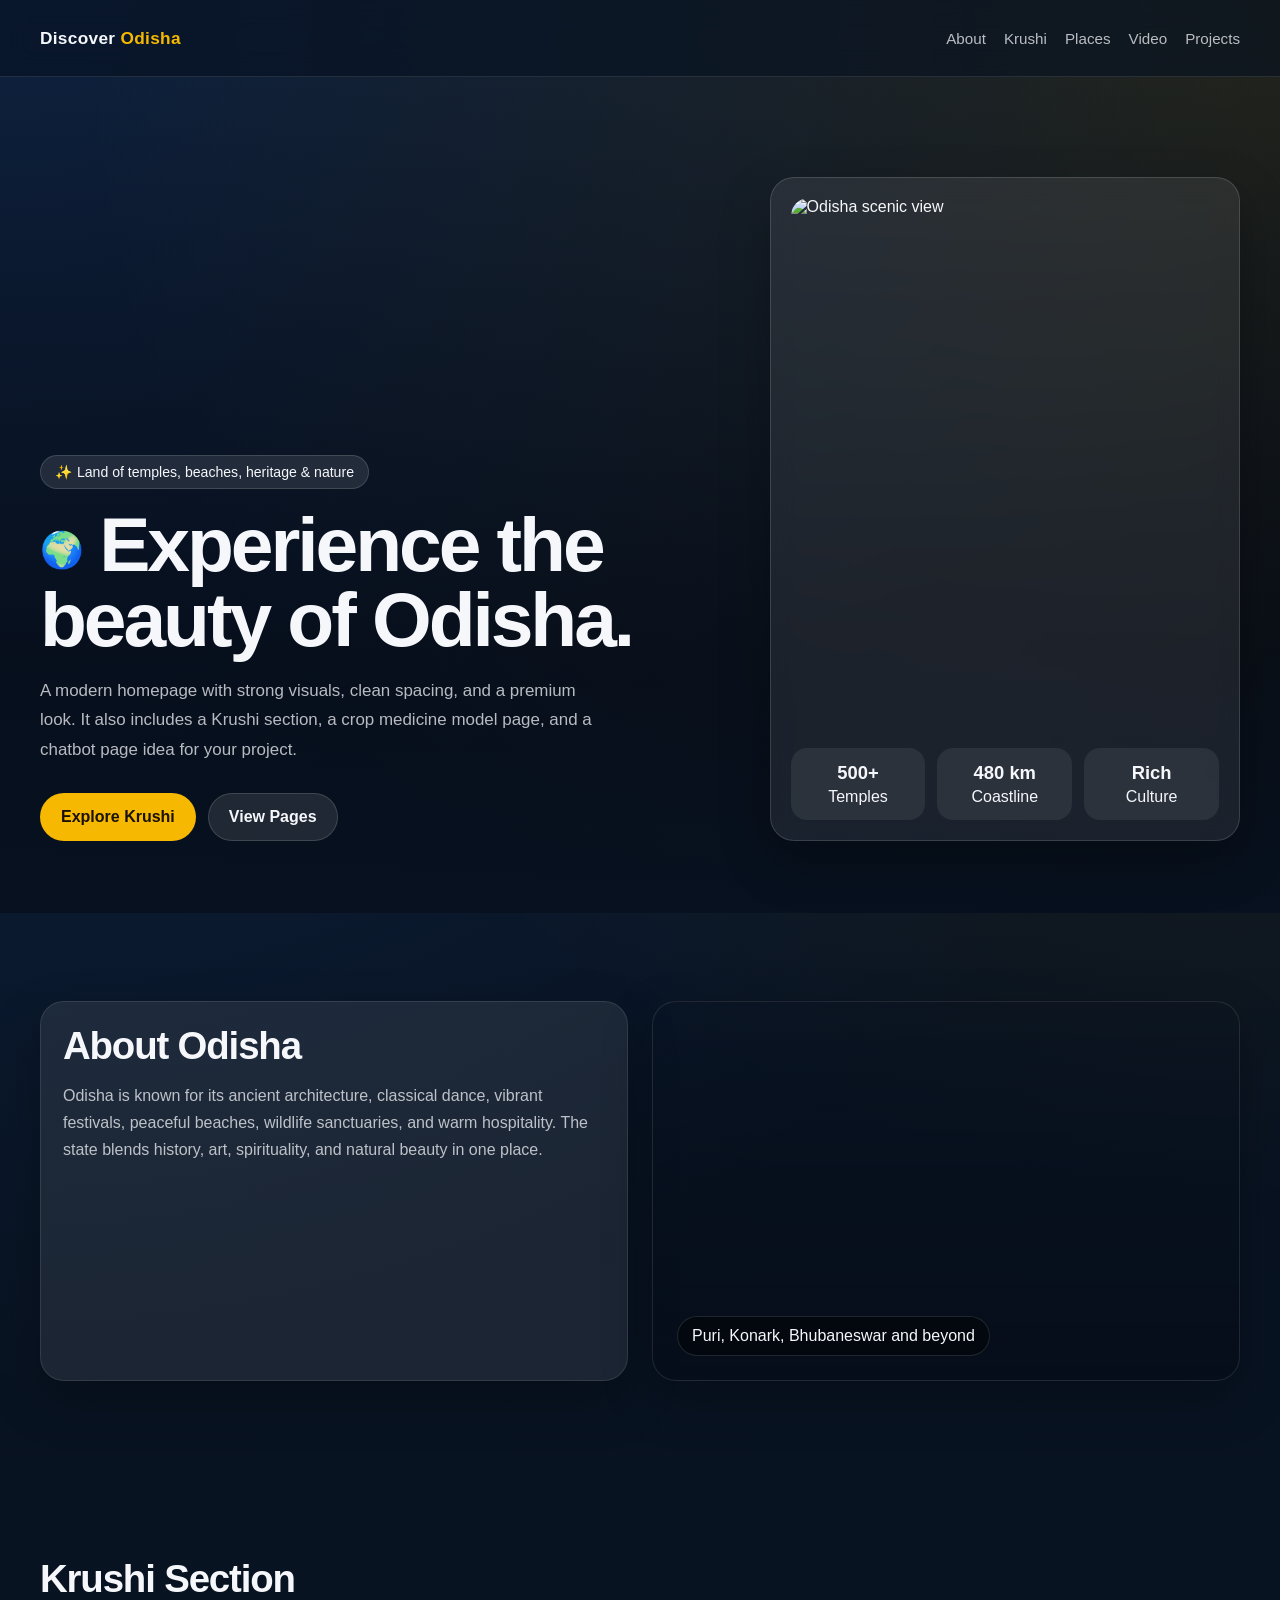
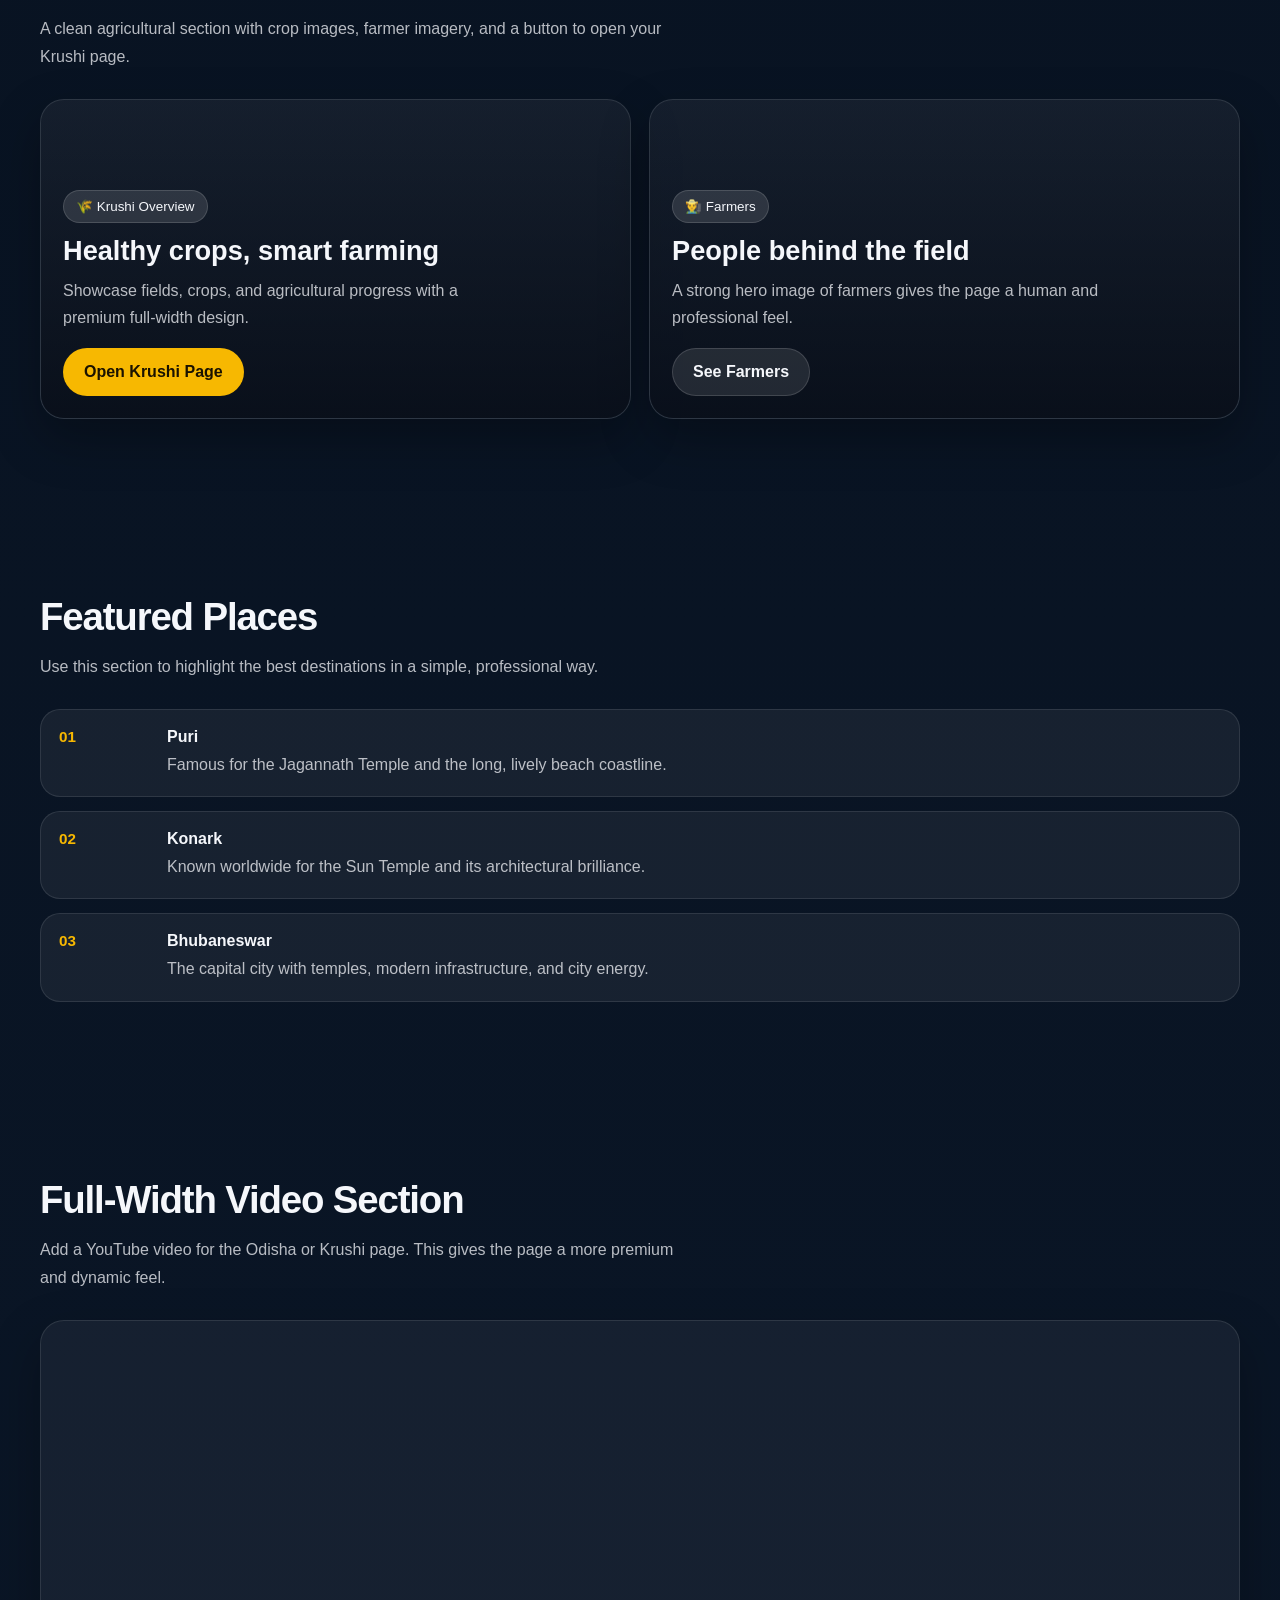
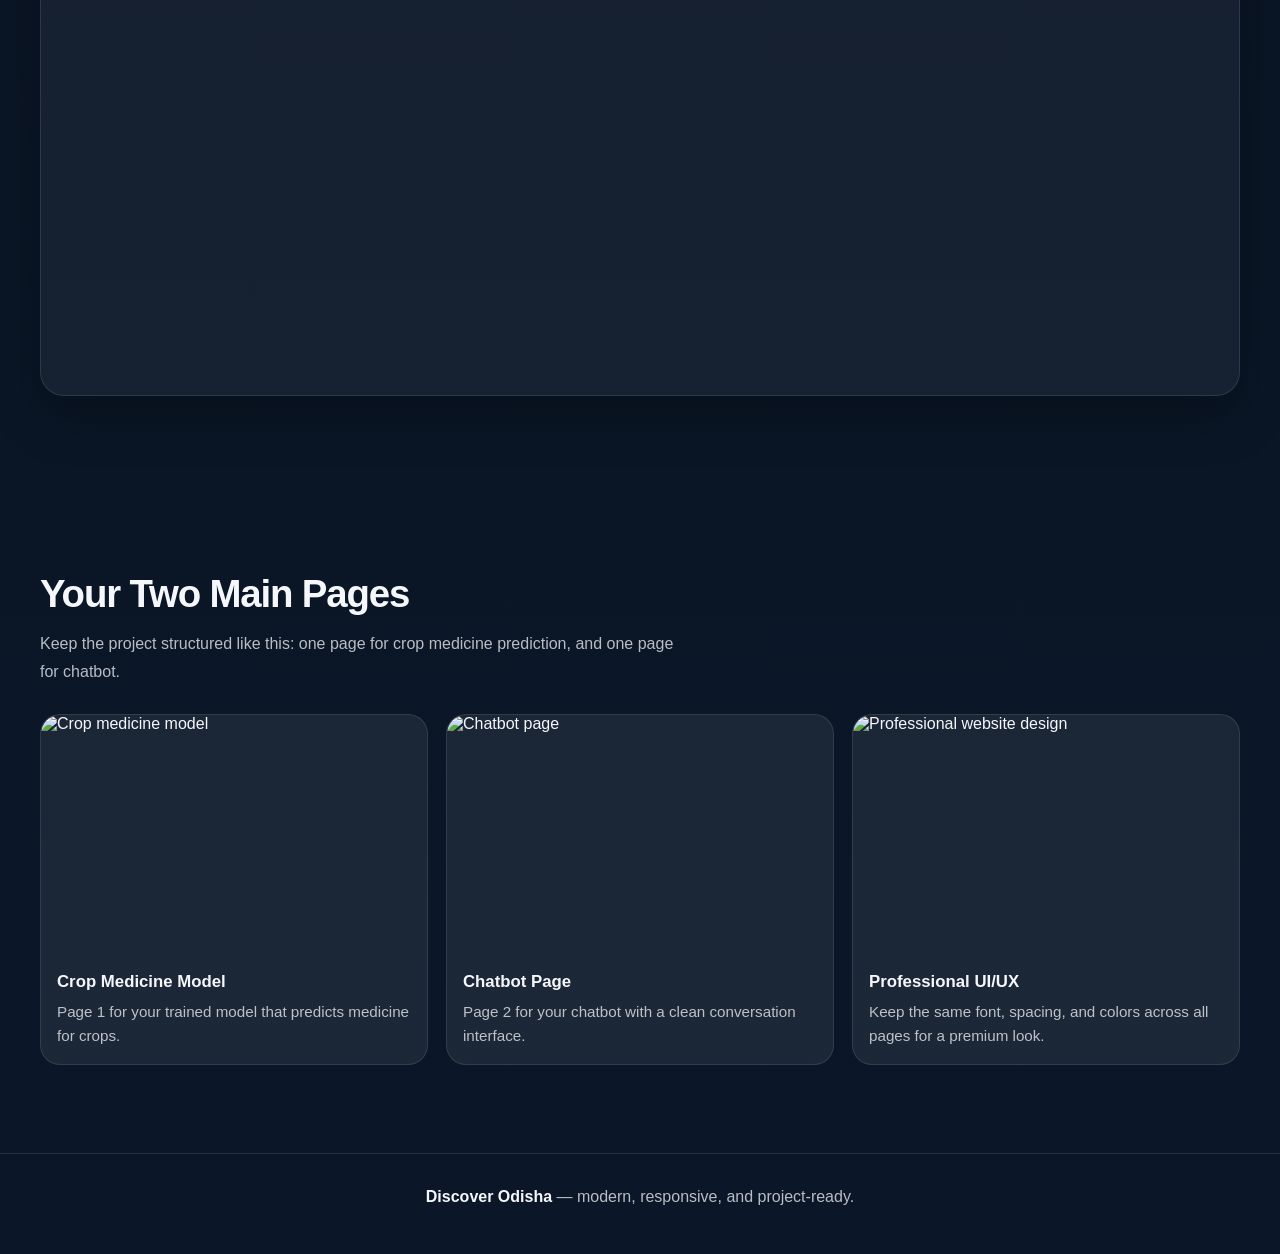
==== templates/index.html @ 4abb2c3f "Added All Files" ====
<!DOCTYPE html>
<html lang="en">
<head>
  <meta charset="UTF-8" />
  <meta name="viewport" content="width=device-width, initial-scale=1.0" />
  <title>Discover Odisha</title>
  <style>
    :root {
      --bg: #07111f;
      --bg-2: #0b1728;
      --surface: rgba(255,255,255,0.08);
      --surface-2: rgba(255,255,255,0.12);
      --text: #f5f7fb;
      --muted: rgba(245,247,251,0.74);
      --accent: #f7b801;
      --accent-2: #3a86ff;
      --line: rgba(255,255,255,0.10);
      --max: 1200px;
      --radius: 24px;
      --shadow: 0 20px 50px rgba(0,0,0,0.28);
    }

    * { box-sizing: border-box; }
    html { scroll-behavior: smooth; }
    body {
      margin: 0;
      font-family: Inter, Arial, Helvetica, sans-serif;
      color: var(--text);
      background:
        radial-gradient(circle at top left, rgba(58,134,255,0.18), transparent 30%),
        radial-gradient(circle at top right, rgba(247,184,1,0.14), transparent 26%),
        linear-gradient(180deg, var(--bg) 0%, var(--bg-2) 100%);
    }

    a { color: inherit; text-decoration: none; }
    img, video { display: block; width: 100%; }

    .nav {
      position: sticky;
      top: 0;
      z-index: 30;
      backdrop-filter: blur(14px);
      background: rgba(7,17,31,0.68);
      border-bottom: 1px solid var(--line);
    }

    .container,
    .nav-inner {
      width: min(var(--max), calc(100% - 32px));
      margin: 0 auto;
    }

    .nav-inner {
      min-height: 76px;
      display: flex;
      align-items: center;
      justify-content: space-between;
      gap: 16px;
    }

    .brand {
      font-size: 1.08rem;
      font-weight: 800;
      letter-spacing: 0.3px;
    }

    .brand span { color: var(--accent); }

    .nav-links {
      display: flex;
      gap: 18px;
      flex-wrap: wrap;
      color: var(--muted);
      font-size: 0.95rem;
    }

    .nav-links a:hover { color: var(--text); }

    .hero {
      position: relative;
      min-height: 90vh;
      display: grid;
      align-items: end;
      overflow: hidden;
    }

    .hero::before {
      content: "";
      position: absolute;
      inset: 0;
      background:
        linear-gradient(180deg, rgba(5,10,20,0.18) 0%, rgba(5,10,20,0.72) 68%, rgba(7,17,31,1) 100%),
        url('https://images.unsplash.com/photo-1560277090-6c0f6f5b1e7b?auto=format&fit=crop&w=1800&q=80') center/cover no-repeat;
      transform: scale(1.03);
    }

    .hero-content {
      position: relative;
      padding: 100px 0 72px;
    }

    .hero-grid {
      display: grid;
      grid-template-columns: 1.2fr 0.8fr;
      gap: 24px;
      align-items: end;
    }

    .eyebrow {
      display: inline-flex;
      gap: 8px;
      align-items: center;
      padding: 8px 14px;
      border-radius: 999px;
      background: rgba(255,255,255,0.10);
      border: 1px solid rgba(255,255,255,0.14);
      color: var(--text);
      font-size: 0.88rem;
      margin-bottom: 18px;
    }

    h1 {
      margin: 0;
      font-size: clamp(2.7rem, 6vw, 5.6rem);
      line-height: 0.98;
      letter-spacing: -0.04em;
    }

    .lead {
      margin: 18px 0 0;
      max-width: 60ch;
      color: var(--muted);
      font-size: 1.06rem;
      line-height: 1.75;
    }

    .hero-actions {
      display: flex;
      gap: 12px;
      flex-wrap: wrap;
      margin-top: 28px;
    }

    .btn {
      display: inline-flex;
      align-items: center;
      justify-content: center;
      padding: 14px 20px;
      border-radius: 999px;
      font-weight: 700;
      transition: transform 0.2s ease, background 0.2s ease, border-color 0.2s ease;
      border: 1px solid transparent;
    }

    .btn:hover { transform: translateY(-2px); }
    .btn.primary { background: var(--accent); color: #1a1200; }
    .btn.secondary { background: rgba(255,255,255,0.1); border-color: rgba(255,255,255,0.14); }

    .hero-card {
      background: rgba(255,255,255,0.08);
      border: 1px solid rgba(255,255,255,0.14);
      border-radius: var(--radius);
      padding: 20px;
      box-shadow: var(--shadow);
      backdrop-filter: blur(12px);
    }

    .hero-card img {
      border-radius: 18px;
      aspect-ratio: 4 / 5;
      object-fit: cover;
      margin-bottom: 14px;
    }

    .stats {
      display: grid;
      grid-template-columns: repeat(3, 1fr);
      gap: 12px;
    }

    .stat {
      background: rgba(255,255,255,0.07);
      border-radius: 16px;
      padding: 14px;
      text-align: center;
    }

    .stat strong {
      display: block;
      font-size: 1.15rem;
      margin-bottom: 4px;
    }

    .section { padding: 88px 0; }

    .section-title {
      margin: 0 0 14px;
      font-size: clamp(1.8rem, 3vw, 3rem);
      letter-spacing: -0.03em;
    }

    .section-subtitle {
      margin: 0 0 28px;
      color: var(--muted);
      max-width: 72ch;
      line-height: 1.75;
    }

    .grid-2 {
      display: grid;
      grid-template-columns: 1fr 1fr;
      gap: 24px;
    }

    .card {
      background: var(--surface);
      border: 1px solid var(--line);
      border-radius: var(--radius);
      box-shadow: var(--shadow);
      overflow: hidden;
    }

    .card-body { padding: 22px; }
    .card h3 { margin: 0 0 10px; font-size: 1.35rem; }
    .card p { margin: 0; color: var(--muted); line-height: 1.7; }

    .wide-image {
      min-height: 380px;
      background:
        linear-gradient(180deg, rgba(5,10,20,0.05), rgba(5,10,20,0.55)),
        url('https://images.unsplash.com/photo-1514222134-b57cbb8ce073?auto=format&fit=crop&w=1600&q=80') center/cover no-repeat;
      border-radius: var(--radius);
      border: 1px solid var(--line);
      box-shadow: var(--shadow);
      display: flex;
      align-items: end;
      padding: 24px;
    }

    .wide-image span {
      display: inline-block;
      background: rgba(0,0,0,0.42);
      padding: 10px 14px;
      border-radius: 999px;
      border: 1px solid rgba(255,255,255,0.12);
      backdrop-filter: blur(8px);
    }

    .cards {
      display: grid;
      grid-template-columns: repeat(3, 1fr);
      gap: 18px;
    }

    .mini-card {
      background: rgba(255,255,255,0.07);
      border: 1px solid var(--line);
      border-radius: 20px;
      overflow: hidden;
      transition: transform 0.2s ease, border-color 0.2s ease;
    }

    .mini-card:hover {
      transform: translateY(-4px);
      border-color: rgba(255,255,255,0.18);
    }

    .mini-card img {
      aspect-ratio: 16 / 10;
      object-fit: cover;
    }

    .mini-card .info { padding: 16px; }
    .mini-card h4 { margin: 0 0 8px; font-size: 1.05rem; }
    .mini-card p { margin: 0; color: var(--muted); line-height: 1.6; font-size: 0.95rem; }

    .video-wrap {
      border-radius: var(--radius);
      overflow: hidden;
      border: 1px solid var(--line);
      box-shadow: var(--shadow);
      background: rgba(255,255,255,0.05);
    }

    .video-wrap iframe {
      width: 100%;
      aspect-ratio: 16 / 9;
      border: 0;
      display: block;
    }

    .timeline {
      display: grid;
      gap: 14px;
    }

    .timeline-item {
      display: grid;
      grid-template-columns: 90px 1fr;
      gap: 18px;
      padding: 18px;
      border-radius: 20px;
      background: rgba(255,255,255,0.06);
      border: 1px solid var(--line);
    }

    .timeline-item strong {
      color: var(--accent);
      font-size: 0.95rem;
    }

    .timeline-item h4 { margin: 0 0 6px; }
    .timeline-item p { margin: 0; color: var(--muted); line-height: 1.65; }

    .feature-grid {
      display: grid;
      grid-template-columns: repeat(2, 1fr);
      gap: 18px;
    }

    .feature-card {
      position: relative;
      min-height: 320px;
      border-radius: 24px;
      overflow: hidden;
      border: 1px solid var(--line);
      box-shadow: var(--shadow);
      background: rgba(255,255,255,0.06);
    }

    .feature-card::before {
      content: "";
      position: absolute;
      inset: 0;
      background: linear-gradient(180deg, rgba(5,10,20,0.08), rgba(5,10,20,0.76));
      z-index: 1;
    }

    .feature-card .bg {
      position: absolute;
      inset: 0;
      background-size: cover;
      background-position: center;
      transform: scale(1.04);
    }

    .feature-content {
      position: relative;
      z-index: 2;
      height: 100%;
      display: flex;
      flex-direction: column;
      justify-content: end;
      padding: 22px;
    }

    .pill {
      display: inline-flex;
      width: fit-content;
      align-items: center;
      gap: 8px;
      padding: 8px 12px;
      border-radius: 999px;
      background: rgba(255,255,255,0.12);
      border: 1px solid rgba(255,255,255,0.14);
      color: var(--text);
      font-size: 0.84rem;
      margin-bottom: 12px;
    }

    .feature-content h3 {
      margin: 0 0 10px;
      font-size: 1.7rem;
    }

    .feature-content p {
      margin: 0 0 16px;
      color: var(--muted);
      line-height: 1.7;
      max-width: 50ch;
    }

    .feature-links {
      display: flex;
      gap: 10px;
      flex-wrap: wrap;
    }

    .footer {
      padding: 34px 0 48px;
      border-top: 1px solid var(--line);
      color: var(--muted);
      text-align: center;
    }

    .footer strong { color: var(--text); }

    @media (max-width: 980px) {
      .hero-grid,
      .grid-2,
      .cards,
      .feature-grid {
        grid-template-columns: 1fr;
      }

      .hero { min-height: auto; }
      .hero-content { padding-top: 72px; }
    }

    @media (max-width: 640px) {
      .nav-inner {
        flex-direction: column;
        align-items: flex-start;
        padding: 14px 0;
      }

      .timeline-item { grid-template-columns: 1fr; gap: 8px; }
      .stats { grid-template-columns: 1fr; }
    }
  </style>
</head>
<body>
  <header class="nav">
    <div class="nav-inner">
      <div class="brand">Discover <span>Odisha</span></div>
      <nav class="nav-links">
        <a href="#about">About</a>
        <a href="#krushi">Krushi</a>
        <a href="#places">Places</a>
        <a href="#video">Video</a>
        <a href="#projects">Projects</a>
      </nav>
    </div>
  </header>

  <section class="hero">
    <div class="container hero-content">
      <div class="hero-grid">
        <div>
          <div class="eyebrow">✨ Land of temples, beaches, heritage & nature</div>
          <h1><span style="font-size:2.2rem;vertical-align:middle;">🌍</span> Experience the beauty of Odisha.</h1>
          <p class="lead">
            A modern homepage with strong visuals, clean spacing, and a premium look.
            It also includes a Krushi section, a crop medicine model page, and a chatbot page idea for your project.
          </p>
          <div class="hero-actions">
            <a class="btn primary" href="#krushi">Explore Krushi</a>
            <a class="btn secondary" href="#projects">View Pages</a>
          </div>
        </div>

        <aside class="hero-card">
          <img src="https://images.unsplash.com/photo-1524492412937-b28074a5d7da?auto=format&fit=crop&w=1200&q=80" alt="Odisha scenic view" />
          <div class="stats">
            <div class="stat"><strong>500+</strong><span>Temples</span></div>
            <div class="stat"><strong>480 km</strong><span>Coastline</span></div>
            <div class="stat"><strong>Rich</strong><span>Culture</span></div>
          </div>
        </aside>
      </div>
    </div>
  </section>

  <main>
    <section class="section" id="about">
      <div class="container">
        <div class="grid-2">
          <div class="card">
            <div class="card-body">
              <h2 class="section-title">About Odisha</h2>
              <p class="section-subtitle" style="margin-bottom:0;">
                Odisha is known for its ancient architecture, classical dance, vibrant festivals,
                peaceful beaches, wildlife sanctuaries, and warm hospitality. The state blends history,
                art, spirituality, and natural beauty in one place.
              </p>
            </div>
          </div>

          <div class="wide-image">
            <span>Puri, Konark, Bhubaneswar and beyond</span>
          </div>
        </div>
      </div>
    </section>

    <section class="section" id="krushi">
      <div class="container">
        <h2 class="section-title">Krushi Section</h2>
        <p class="section-subtitle">
          A clean agricultural section with crop images, farmer imagery, and a button to open your Krushi page.
        </p>

        <div class="feature-grid">
          <article class="feature-card">
            <div class="bg" style="background-image:url('https://images.unsplash.com/photo-1500382017468-9049fed747ef?auto=format&fit=crop&w=1600&q=80');"></div>
            <div class="feature-content">
              <div class="pill">🌾 Krushi Overview</div>
              <h3>Healthy crops, smart farming</h3>
              <p>Showcase fields, crops, and agricultural progress with a premium full-width design.</p>
              <div class="feature-links">
                <a class="btn primary" href="krushi.html">Open Krushi Page</a>
              </div>
            </div>
          </article>

          <article class="feature-card">
            <div class="bg" style="background-image:url('https://images.unsplash.com/photo-1500595046743-cd271d694d30?auto=format&fit=crop&w=1600&q=80');"></div>
            <div class="feature-content">
              <div class="pill">👨‍🌾 Farmers</div>
              <h3>People behind the field</h3>
              <p>A strong hero image of farmers gives the page a human and professional feel.</p>
              <div class="feature-links">
                <a class="btn secondary" href="krushi.html#farmers">See Farmers</a>
              </div>
            </div>
          </article>
        </div>
      </div>
    </section>

    <section class="section" id="places">
      <div class="container">
        <h2 class="section-title">Featured Places</h2>
        <p class="section-subtitle">
          Use this section to highlight the best destinations in a simple, professional way.
        </p>

        <div class="timeline">
          <div class="timeline-item">
            <strong>01</strong>
            <div>
              <h4>Puri</h4>
              <p>Famous for the Jagannath Temple and the long, lively beach coastline.</p>
            </div>
          </div>
          <div class="timeline-item">
            <strong>02</strong>
            <div>
              <h4>Konark</h4>
              <p>Known worldwide for the Sun Temple and its architectural brilliance.</p>
            </div>
          </div>
          <div class="timeline-item">
            <strong>03</strong>
            <div>
              <h4>Bhubaneswar</h4>
              <p>The capital city with temples, modern infrastructure, and city energy.</p>
            </div>
          </div>
        </div>
      </div>
    </section>

    <section class="section" id="video">
      <div class="container">
        <h2 class="section-title">Full-Width Video Section</h2>
        <p class="section-subtitle">
          Add a YouTube video for the Odisha or Krushi page. This gives the page a more premium and dynamic feel.
        </p>

        <div class="video-wrap">
          <iframe
            src="https://www.youtube.com/embed/8q3mO8V0TqA"
            title="Odisha travel video"
            allow="accelerometer; autoplay; clipboard-write; encrypted-media; gyroscope; picture-in-picture; web-share"
            allowfullscreen>
          </iframe>
        </div>
      </div>
    </section>

    <section class="section" id="projects">
      <div class="container">
        <h2 class="section-title">Your Two Main Pages</h2>
        <p class="section-subtitle">
          Keep the project structured like this: one page for crop medicine prediction, and one page for chatbot.
        </p>

        <div class="cards">
          <article class="mini-card">
            <img src="https://images.unsplash.com/photo-1464226184884-fa280b87c399?auto=format&fit=crop&w=1200&q=80" alt="Crop medicine model" />
            <div class="info">
              <h4>Crop Medicine Model</h4>
              <p>Page 1 for your trained model that predicts medicine for crops.</p>
            </div>
          </article>

          <article class="mini-card">
            <img src="https://images.unsplash.com/photo-1516321318423-f06f85e504b3?auto=format&fit=crop&w=1200&q=80" alt="Chatbot page" />
            <div class="info">
              <h4>Chatbot Page</h4>
              <p>Page 2 for your chatbot with a clean conversation interface.</p>
            </div>
          </article>

          <article class="mini-card">
            <img src="https://images.unsplash.com/photo-1492496913980-501348b61469?auto=format&fit=crop&w=1200&q=80" alt="Professional website design" />
            <div class="info">
              <h4>Professional UI/UX</h4>
              <p>Keep the same font, spacing, and colors across all pages for a premium look.</p>
            </div>
          </article>
        </div>
      </div>
    </section>
  </main>

  <footer class="footer">
    <div class="container">
      <strong>Discover Odisha</strong> — modern, responsive, and project-ready.
    </div>
  </footer>
</body>
</html>
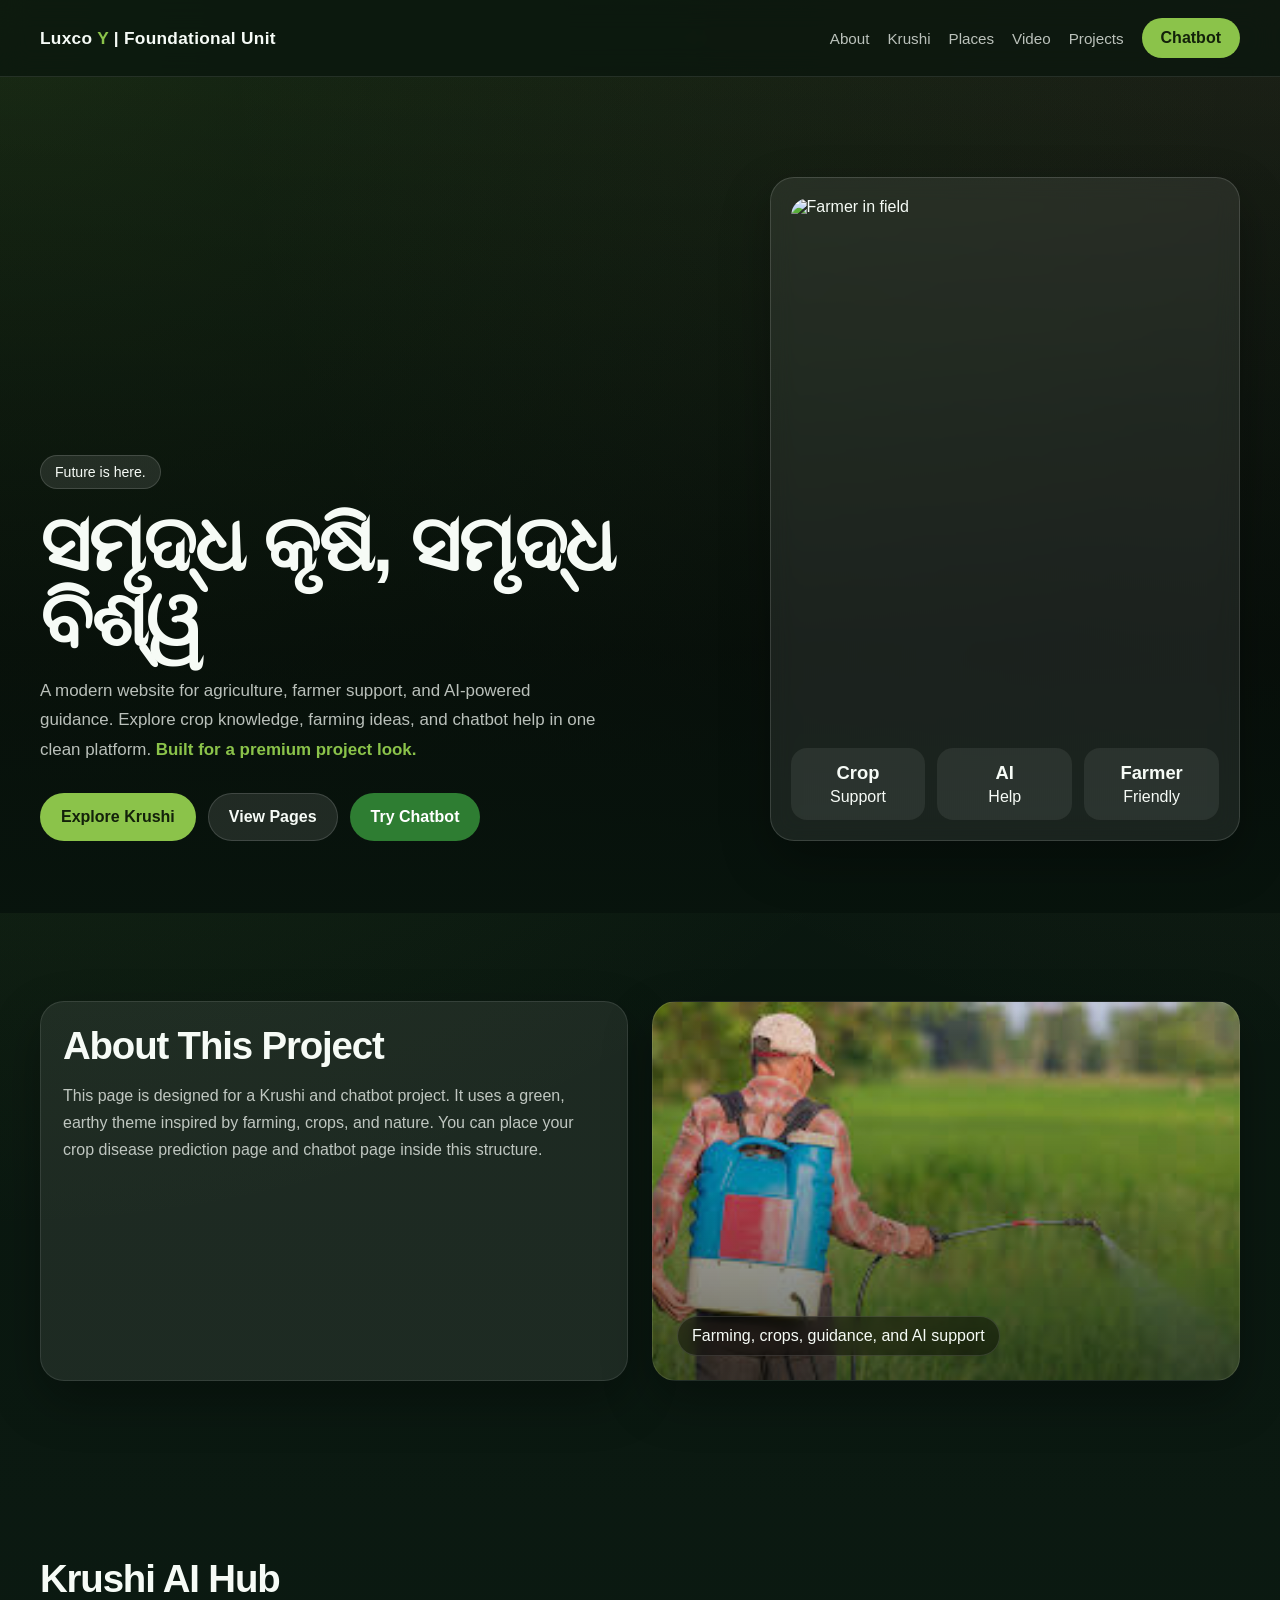
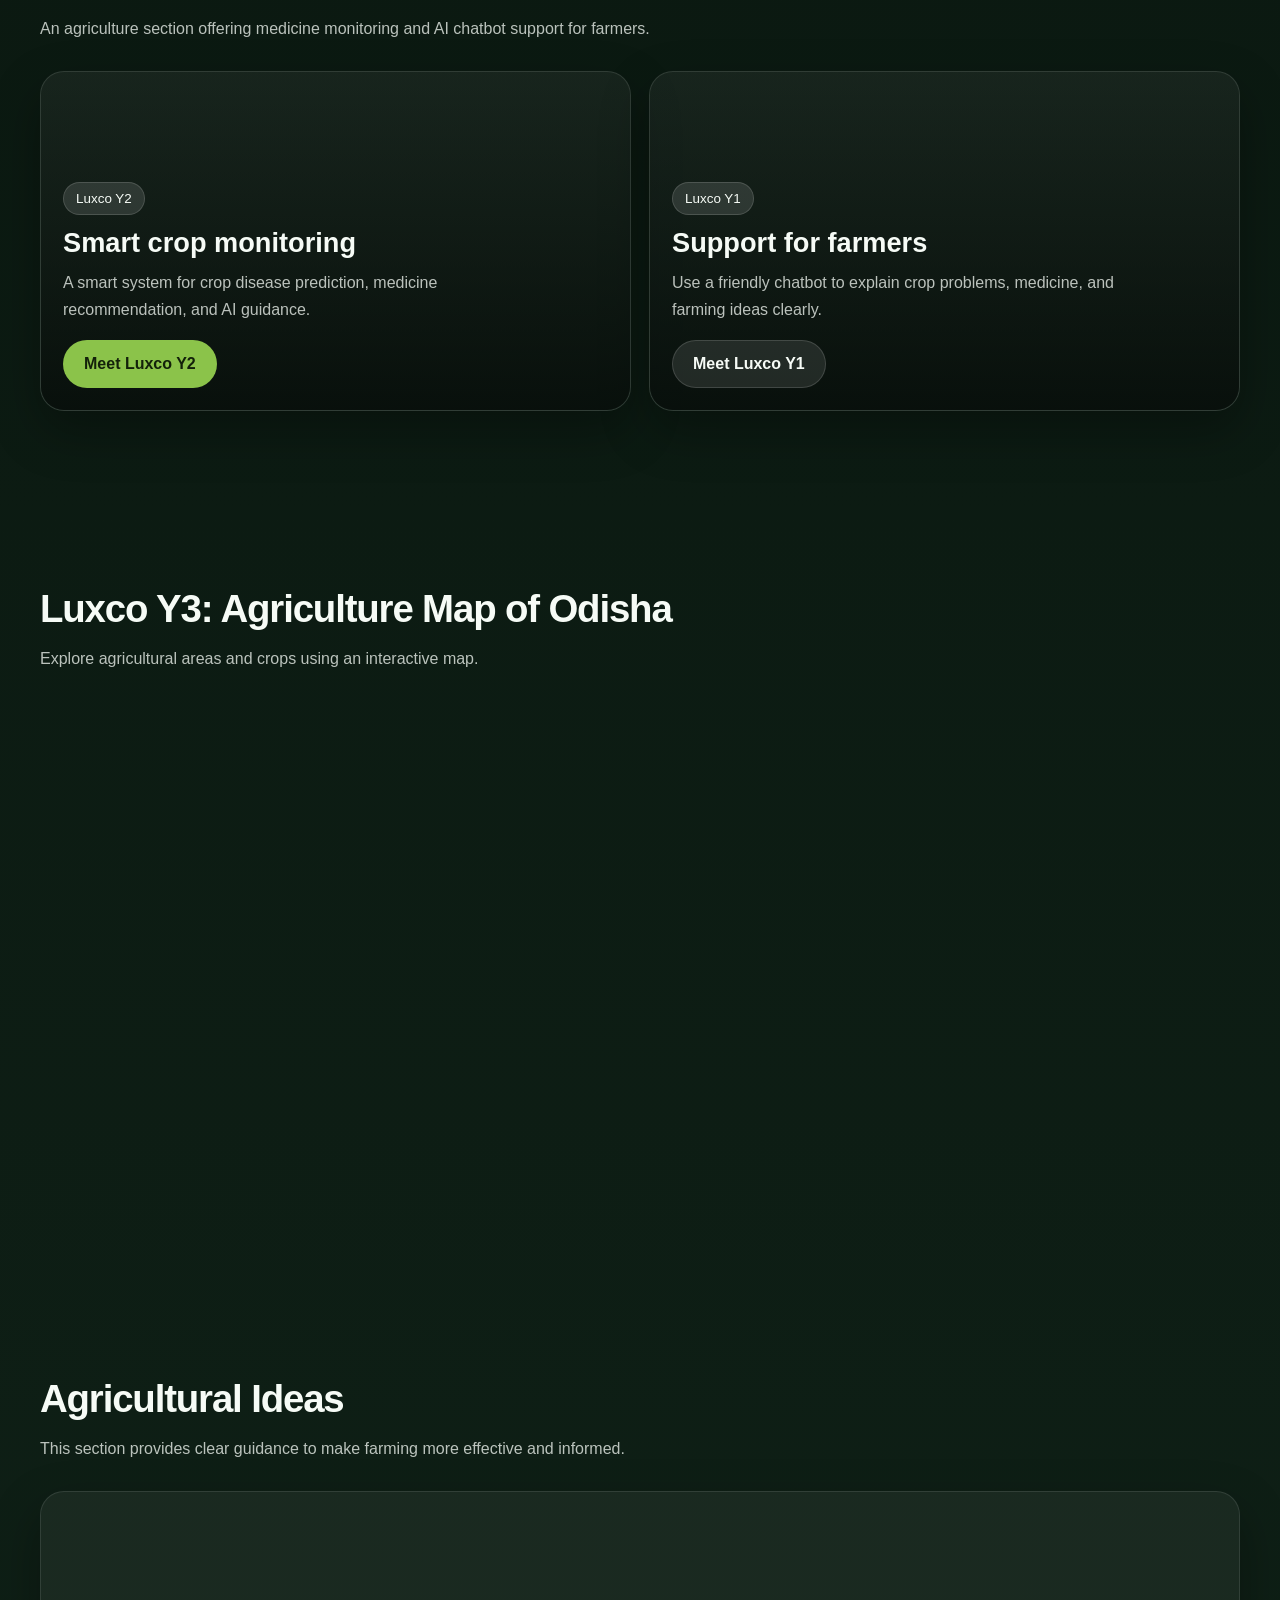
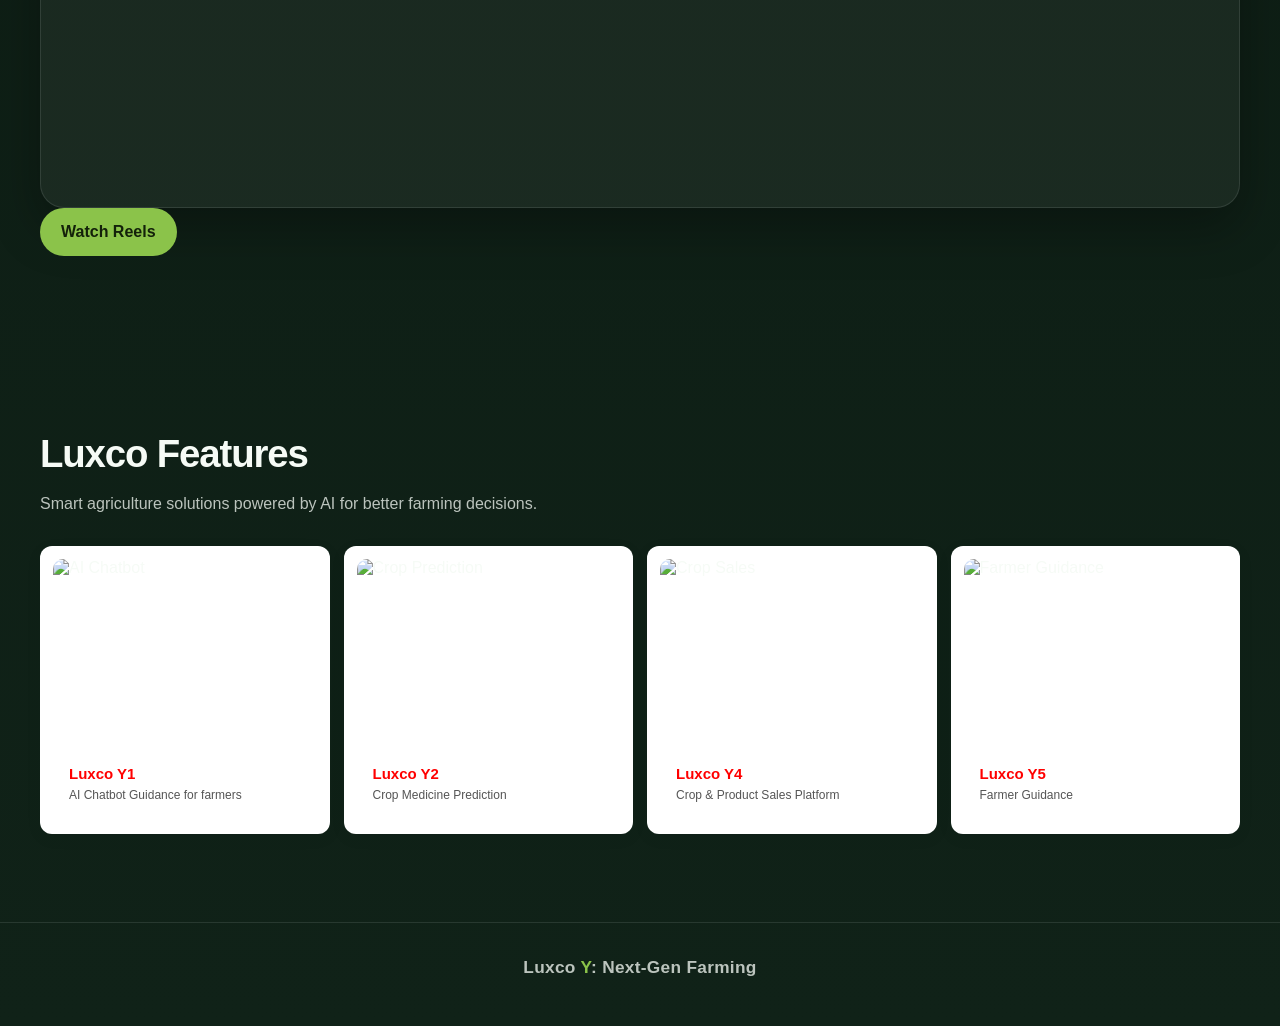
==== commit 01c5efaf: "Added All Files" ====
--- a/templates/index.html
+++ b/templates/index.html
@@ -3,32 +3,36 @@
 <head>
   <meta charset="UTF-8" />
   <meta name="viewport" content="width=device-width, initial-scale=1.0" />
-  <title>Discover Odisha</title>
+  <title>Discover Odisha | Krushi AI</title>
+  <link rel="stylesheet" href="https://unpkg.com/leaflet/dist/leaflet.css" />
+  <script src="https://unpkg.com/leaflet/dist/leaflet.js"></script>
   <style>
     :root {
-      --bg: #07111f;
-      --bg-2: #0b1728;
+      --bg: #08140d;
+      --bg-2: #102218;
       --surface: rgba(255,255,255,0.08);
       --surface-2: rgba(255,255,255,0.12);
-      --text: #f5f7fb;
-      --muted: rgba(245,247,251,0.74);
-      --accent: #f7b801;
-      --accent-2: #3a86ff;
+      --text: #f6fbf6;
+      --muted: rgba(246,251,246,0.75);
+      --accent: #8bc34a;
+      --accent-2: #2e7d32;
+      --accent-3: #d4a373;
       --line: rgba(255,255,255,0.10);
       --max: 1200px;
       --radius: 24px;
-      --shadow: 0 20px 50px rgba(0,0,0,0.28);
+      --shadow: 0 20px 50px rgba(0,0,0,0.30);
     }
 
     * { box-sizing: border-box; }
     html { scroll-behavior: smooth; }
+
     body {
       margin: 0;
-      font-family: Inter, Arial, Helvetica, sans-serif;
+      font-family: Arial, Helvetica, sans-serif;
       color: var(--text);
       background:
-        radial-gradient(circle at top left, rgba(58,134,255,0.18), transparent 30%),
-        radial-gradient(circle at top right, rgba(247,184,1,0.14), transparent 26%),
+        radial-gradient(circle at top left, rgba(139,195,74,0.16), transparent 28%),
+        radial-gradient(circle at top right, rgba(212,163,115,0.12), transparent 24%),
         linear-gradient(180deg, var(--bg) 0%, var(--bg-2) 100%);
     }
 
@@ -40,7 +44,7 @@
       top: 0;
       z-index: 30;
       backdrop-filter: blur(14px);
-      background: rgba(7,17,31,0.68);
+      background: rgba(8,20,13,0.75);
       border-bottom: 1px solid var(--line);
     }
 
@@ -72,13 +76,29 @@
       flex-wrap: wrap;
       color: var(--muted);
       font-size: 0.95rem;
+      align-items: center;
     }
 
     .nav-links a:hover { color: var(--text); }
+
+    .btn {
+      display: inline-flex;
+      align-items: center;
+      justify-content: center;
+      padding: 14px 20px;
+      border-radius: 999px;
+      font-weight: 700;
+      transition: transform 0.2s ease, background 0.2s ease, border-color 0.2s ease;
+      border: 1px solid transparent;
+    }
+
+    .btn:hover { transform: translateY(-2px); }
+    .btn.primary { background: var(--accent); color: #13210a; }
+    .btn.secondary { background: rgba(255,255,255,0.10); border-color: rgba(255,255,255,0.14); }
 
     .hero {
       position: relative;
-      min-height: 90vh;
+      min-height: 92vh;
       display: grid;
       align-items: end;
       overflow: hidden;
@@ -89,8 +109,8 @@
       position: absolute;
       inset: 0;
       background:
-        linear-gradient(180deg, rgba(5,10,20,0.18) 0%, rgba(5,10,20,0.72) 68%, rgba(7,17,31,1) 100%),
-        url('https://images.unsplash.com/photo-1560277090-6c0f6f5b1e7b?auto=format&fit=crop&w=1800&q=80') center/cover no-repeat;
+        linear-gradient(180deg, rgba(4,10,7,0.16) 0%, rgba(4,10,7,0.72) 68%, rgba(8,20,13,1) 100%),
+        url('https://images.unsplash.com/photo-1626226769718-7f619265d36b?w=600&auto=format&fit=crop&q=60&ixlib=rb-4.1.0&ixid=M3wxMjA3fDB8MHxzZWFyY2h8NDQ3fHxpbmRpYW4lMjBmYXJtZXJ8ZW58MHx8MHx8fDA%3D') center/cover no-repeat;
       transform: scale(1.03);
     }
 
@@ -141,21 +161,6 @@
       margin-top: 28px;
     }
 
-    .btn {
-      display: inline-flex;
-      align-items: center;
-      justify-content: center;
-      padding: 14px 20px;
-      border-radius: 999px;
-      font-weight: 700;
-      transition: transform 0.2s ease, background 0.2s ease, border-color 0.2s ease;
-      border: 1px solid transparent;
-    }
-
-    .btn:hover { transform: translateY(-2px); }
-    .btn.primary { background: var(--accent); color: #1a1200; }
-    .btn.secondary { background: rgba(255,255,255,0.1); border-color: rgba(255,255,255,0.14); }
-
     .hero-card {
       background: rgba(255,255,255,0.08);
       border: 1px solid rgba(255,255,255,0.14);
@@ -227,8 +232,8 @@
     .wide-image {
       min-height: 380px;
       background:
-        linear-gradient(180deg, rgba(5,10,20,0.05), rgba(5,10,20,0.55)),
-        url('https://images.unsplash.com/photo-1514222134-b57cbb8ce073?auto=format&fit=crop&w=1600&q=80') center/cover no-repeat;
+        linear-gradient(180deg, rgba(4,10,7,0.05), rgba(4,10,7,0.60)),
+        url('[data-uri]') center/cover no-repeat;
       border-radius: var(--radius);
       border: 1px solid var(--line);
       box-shadow: var(--shadow);
@@ -320,7 +325,7 @@
 
     .feature-card {
       position: relative;
-      min-height: 320px;
+      min-height: 340px;
       border-radius: 24px;
       overflow: hidden;
       border: 1px solid var(--line);
@@ -332,7 +337,7 @@
       content: "";
       position: absolute;
       inset: 0;
-      background: linear-gradient(180deg, rgba(5,10,20,0.08), rgba(5,10,20,0.76));
+      background: linear-gradient(180deg, rgba(4,10,7,0.08), rgba(4,10,7,0.80));
       z-index: 1;
     }
 
@@ -416,19 +421,66 @@
 
       .timeline-item { grid-template-columns: 1fr; gap: 8px; }
       .stats { grid-template-columns: 1fr; }
+      .hero-actions { flex-direction: column; }
+      .btn { width: 100%; }
+      .nav-links { gap: 12px; }
+    }
+    .cards {
+      display: grid;
+      grid-template-columns: repeat(auto-fit, minmax(170px, 1fr));
+      gap: 14px;
+    }
+
+    .card-link {
+      text-decoration: none;
+      color: inherit;
+      display: block;
+    }
+
+    .mini-card {
+      padding: 12px;
+      border-radius: 12px;
+      background: #fff;
+      box-shadow: 0 4px 16px rgba(0,0,0,0.06);
+      transition: 0.3s ease;
+    }
+
+    .mini-card:hover {
+      transform: translateY(-4px);
+    }
+
+    .mini-card img {
+      width: 100%;
+      height: 180px;
+      object-fit: cover;
+      border-radius: 10px;
+      margin-bottom: 10px;
+    }
+
+    .mini-card h4 {
+      font-size: 15px;
+      margin: 0 0 4px;
+      color: red;
+    }
+
+    .mini-card p {
+      font-size: 12px;
+      margin: 0;
+      color: #555;
     }
   </style>
 </head>
 <body>
   <header class="nav">
     <div class="nav-inner">
-      <div class="brand">Discover <span>Odisha</span></div>
+      <div class="brand">Luxco <span>Y</span> | Foundational Unit</div>
       <nav class="nav-links">
         <a href="#about">About</a>
         <a href="#krushi">Krushi</a>
         <a href="#places">Places</a>
         <a href="#video">Video</a>
         <a href="#projects">Projects</a>
+        <a href="/chatbot" class="btn primary" style="font-size:1rem;padding:10px 18px;">Chatbot</a>
       </nav>
     </div>
   </header>
@@ -437,24 +489,26 @@
     <div class="container hero-content">
       <div class="hero-grid">
         <div>
-          <div class="eyebrow">✨ Land of temples, beaches, heritage & nature</div>
-          <h1><span style="font-size:2.2rem;vertical-align:middle;">🌍</span> Experience the beauty of Odisha.</h1>
+          <div class="eyebrow">Future is here.</div>
+          <h1 style="font-weight:900;letter-spacing:-0.03em;">ସମୃଦ୍ଧ କୃଷି, ସମୃଦ୍ଧ ବିଶ୍ୱ</h1>
           <p class="lead">
-            A modern homepage with strong visuals, clean spacing, and a premium look.
-            It also includes a Krushi section, a crop medicine model page, and a chatbot page idea for your project.
+            A modern website for agriculture, farmer support, and AI-powered guidance.
+            Explore crop knowledge, farming ideas, and chatbot help in one clean platform.
+            <span style="color:var(--accent);font-weight:700;">Built for a premium project look.</span>
           </p>
           <div class="hero-actions">
             <a class="btn primary" href="#krushi">Explore Krushi</a>
-            <a class="btn secondary" href="#projects">View Pages</a>
+            <a class="btn secondary" href="/sale">View Pages</a>
+            <a class="btn primary" href="/chatbot" style="background:var(--accent-2);color:#fff;">Try Chatbot</a>
           </div>
         </div>
 
         <aside class="hero-card">
-          <img src="https://images.unsplash.com/photo-1524492412937-b28074a5d7da?auto=format&fit=crop&w=1200&q=80" alt="Odisha scenic view" />
+          <img src="https://images.unsplash.com/photo-1574943320219-553eb213f72d?w=600&auto=format&fit=crop&q=60&ixlib=rb-4.1.0&ixid=M3wxMjA3fDB8MHxzZWFyY2h8MjB8fGluZGlhbiUyMGZhcm1lcnxlbnwwfHwwfHx8MA%3D%3D" alt="Farmer in field" />
           <div class="stats">
-            <div class="stat"><strong>500+</strong><span>Temples</span></div>
-            <div class="stat"><strong>480 km</strong><span>Coastline</span></div>
-            <div class="stat"><strong>Rich</strong><span>Culture</span></div>
+            <div class="stat"><strong>Crop</strong><span>Support</span></div>
+            <div class="stat"><strong>AI</strong><span>Help</span></div>
+            <div class="stat"><strong>Farmer</strong><span>Friendly</span></div>
           </div>
         </aside>
       </div>
@@ -467,17 +521,17 @@
         <div class="grid-2">
           <div class="card">
             <div class="card-body">
-              <h2 class="section-title">About Odisha</h2>
+              <h2 class="section-title">About This Project</h2>
               <p class="section-subtitle" style="margin-bottom:0;">
-                Odisha is known for its ancient architecture, classical dance, vibrant festivals,
-                peaceful beaches, wildlife sanctuaries, and warm hospitality. The state blends history,
-                art, spirituality, and natural beauty in one place.
+                This page is designed for a Krushi and chatbot project. It uses a green, earthy theme
+                inspired by farming, crops, and nature. You can place your crop disease prediction page
+                and chatbot page inside this structure.
               </p>
             </div>
           </div>
 
           <div class="wide-image">
-            <span>Puri, Konark, Bhubaneswar and beyond</span>
+            <span>Farming, crops, guidance, and AI support</span>
           </div>
         </div>
       </div>
@@ -485,32 +539,32 @@
 
     <section class="section" id="krushi">
       <div class="container">
-        <h2 class="section-title">Krushi Section</h2>
+        <h2 class="section-title">Krushi AI Hub</h2>
         <p class="section-subtitle">
-          A clean agricultural section with crop images, farmer imagery, and a button to open your Krushi page.
+          An agriculture section offering medicine monitoring and AI chatbot support for farmers.
         </p>
 
         <div class="feature-grid">
           <article class="feature-card">
-            <div class="bg" style="background-image:url('https://images.unsplash.com/photo-1500382017468-9049fed747ef?auto=format&fit=crop&w=1600&q=80');"></div>
+            <div class="bg" style="background-image:url('https://images.unsplash.com/photo-1696861286643-341a8d7a79e9?w=600&auto=format&fit=crop&q=60&ixlib=rb-4.1.0&ixid=M3wxMjA3fDB8MHxzZWFyY2h8MTB8fG1lZGljaW5lJTIwZm9yJTIwY3JvcHxlbnwwfHwwfHx8MA%3D%3D');"></div>
             <div class="feature-content">
-              <div class="pill">🌾 Krushi Overview</div>
-              <h3>Healthy crops, smart farming</h3>
-              <p>Showcase fields, crops, and agricultural progress with a premium full-width design.</p>
+              <div class="pill">Luxco Y2</div>
+              <h3>Smart crop monitoring</h3>
+              <p>A smart system for crop disease prediction, medicine recommendation, and AI guidance.</p>
               <div class="feature-links">
-                <a class="btn primary" href="krushi.html">Open Krushi Page</a>
+                <a class="btn primary" href="/predict">Meet Luxco Y2</a>
               </div>
             </div>
           </article>
 
           <article class="feature-card">
-            <div class="bg" style="background-image:url('https://images.unsplash.com/photo-1500595046743-cd271d694d30?auto=format&fit=crop&w=1600&q=80');"></div>
+            <div class="bg" style="background-image:url('https://images.unsplash.com/photo-1623211269755-569fec0536d2?w=600&auto=format&fit=crop&q=60&ixlib=rb-4.1.0&ixid=M3wxMjA3fDB8MHxzZWFyY2h8Nnx8aW5kaWFuJTIwZmFybWVyfGVufDB8fDB8fHww');"></div>
             <div class="feature-content">
-              <div class="pill">👨‍🌾 Farmers</div>
-              <h3>People behind the field</h3>
-              <p>A strong hero image of farmers gives the page a human and professional feel.</p>
+              <div class="pill">Luxco Y1</div>
+              <h3>Support for farmers</h3>
+              <p>Use a friendly chatbot to explain crop problems, medicine, and farming ideas clearly.</p>
               <div class="feature-links">
-                <a class="btn secondary" href="krushi.html#farmers">See Farmers</a>
+                <a class="btn secondary" href="/chatbot">Meet Luxco Y1</a>
               </div>
             </div>
           </article>
@@ -518,97 +572,125 @@
       </div>
     </section>
 
-    <section class="section" id="places">
+ <section class="section" id="agri-map">
+  <div class="container">
+    <h2 class="section-title">Luxco Y3: Agriculture Map of Odisha</h2>
+    <p class="section-subtitle">
+      Explore agricultural areas and crops using an interactive map.
+    </p>
+
+    <!-- Map Box -->
+    <div id="map" style="height: 500px; border-radius: 15px;"></div>
+  </div>
+</section>
+
+    <section class="section" id="video">
       <div class="container">
-        <h2 class="section-title">Featured Places</h2>
+        <h2 class="section-title">Agricultural Ideas</h2>
         <p class="section-subtitle">
-          Use this section to highlight the best destinations in a simple, professional way.
+          This section provides clear guidance to make farming more effective and informed.
         </p>
-
-        <div class="timeline">
-          <div class="timeline-item">
-            <strong>01</strong>
-            <div>
-              <h4>Puri</h4>
-              <p>Famous for the Jagannath Temple and the long, lively beach coastline.</p>
-            </div>
-          </div>
-          <div class="timeline-item">
-            <strong>02</strong>
-            <div>
-              <h4>Konark</h4>
-              <p>Known worldwide for the Sun Temple and its architectural brilliance.</p>
-            </div>
-          </div>
-          <div class="timeline-item">
-            <strong>03</strong>
-            <div>
-              <h4>Bhubaneswar</h4>
-              <p>The capital city with temples, modern infrastructure, and city energy.</p>
-            </div>
-          </div>
-        </div>
+<div class="video-wrap">
+  <iframe 
+    width="560" 
+    height="315" 
+    src="https://www.youtube.com/embed/P7KwbTqrSQY?autoplay=1&mute=1&loop=1&playlist=P7KwbTqrSQY" 
+    title="Farming and agriculture video" 
+    frameborder="0" 
+    allow="accelerometer; autoplay; clipboard-write; encrypted-media; gyroscope; picture-in-picture; web-share" 
+    referrerpolicy="strict-origin-when-cross-origin" 
+    allowfullscreen>
+  </iframe>
+</div>
+  <a href="/reel" class="btn primary">Watch Reels</a>
+
       </div>
     </section>
 
-    <section class="section" id="video">
-      <div class="container">
-        <h2 class="section-title">Full-Width Video Section</h2>
-        <p class="section-subtitle">
-          Add a YouTube video for the Odisha or Krushi page. This gives the page a more premium and dynamic feel.
-        </p>
-
-        <div class="video-wrap">
-          <iframe
-            src="https://www.youtube.com/embed/8q3mO8V0TqA"
-            title="Odisha travel video"
-            allow="accelerometer; autoplay; clipboard-write; encrypted-media; gyroscope; picture-in-picture; web-share"
-            allowfullscreen>
-          </iframe>
-        </div>
-      </div>
-    </section>
-
-    <section class="section" id="projects">
-      <div class="container">
-        <h2 class="section-title">Your Two Main Pages</h2>
-        <p class="section-subtitle">
-          Keep the project structured like this: one page for crop medicine prediction, and one page for chatbot.
-        </p>
-
-        <div class="cards">
-          <article class="mini-card">
-            <img src="https://images.unsplash.com/photo-1464226184884-fa280b87c399?auto=format&fit=crop&w=1200&q=80" alt="Crop medicine model" />
-            <div class="info">
-              <h4>Crop Medicine Model</h4>
-              <p>Page 1 for your trained model that predicts medicine for crops.</p>
-            </div>
-          </article>
-
-          <article class="mini-card">
-            <img src="https://images.unsplash.com/photo-1516321318423-f06f85e504b3?auto=format&fit=crop&w=1200&q=80" alt="Chatbot page" />
-            <div class="info">
-              <h4>Chatbot Page</h4>
-              <p>Page 2 for your chatbot with a clean conversation interface.</p>
-            </div>
-          </article>
-
-          <article class="mini-card">
-            <img src="https://images.unsplash.com/photo-1492496913980-501348b61469?auto=format&fit=crop&w=1200&q=80" alt="Professional website design" />
-            <div class="info">
-              <h4>Professional UI/UX</h4>
-              <p>Keep the same font, spacing, and colors across all pages for a premium look.</p>
-            </div>
-          </article>
-        </div>
-      </div>
-    </section>
+ <section class="section" id="projects">
+  <div class="container">
+    <h2 class="section-title">Luxco Features</h2>
+    <p class="section-subtitle">
+      Smart agriculture solutions powered by AI for better farming decisions.
+    </p>
+
+    <div class="cards">
+
+      <a href="/chatbot" class="card-link">
+        <article class="mini-card">
+          <img src="https://plus.unsplash.com/premium_vector-1726141126840-555424622b89?w=352&dpr=2&h=367&auto=format&fit=crop&q=60&ixlib=rb-4.1.0" alt="AI Chatbot" />
+          <div class="info">
+            <h4>Luxco Y1</h4>
+            <p>AI Chatbot Guidance for farmers</p>
+          </div>
+        </article>
+      </a>
+
+      <a href="/predict" class="card-link">
+        <article class="mini-card">
+          <img src="https://images.unsplash.com/photo-1696861286643-341a8d7a79e9?w=600&auto=format&fit=crop&q=60&ixlib=rb-4.1.0&ixid=M3wxMjA3fDB8MHxzZWFyY2h8MTB8fG1lZGljaW5lJTIwZm9yJTIwY3JvcHxlbnwwfHwwfHx8MA%3D%3D" alt="Crop Prediction" />
+          <div class="info">
+            <h4>Luxco Y2</h4>
+            <p>Crop Medicine Prediction</p>
+          </div>
+        </article>
+      </a>
+
+
+
+      <a href="/sale" class="card-link">
+        <article class="mini-card">
+          <img src="https://plus.unsplash.com/premium_photo-1686529896385-8a8d581d0225?w=600&auto=format&fit=crop&q=60&ixlib=rb-4.1.0&ixid=M3wxMjA3fDB8MHxzZWFyY2h8MXx8c2FsZXMlMjB2ZWdhdGFibGV8ZW58MHx8MHx8fDA%3D" alt="Crop Sales" />
+          <div class="info">
+            <h4>Luxco Y4</h4>
+            <p>Crop & Product Sales Platform</p>
+          </div>
+        </article>
+      </a>
+
+      <a href="/reel" class="card-link">
+        <article class="mini-card">
+          <img src="https://images.unsplash.com/photo-1528693404014-b13ebe6e723e?w=600&auto=format&fit=crop&q=60&ixlib=rb-4.1.0&ixid=M3wxMjA3fDB8MHxzZWFyY2h8OHx8ZmFybWVycyUyMGluZGlhbnxlbnwwfHwwfHx8MA%3D%3D" alt="Farmer Guidance" />
+          <div class="info">
+            <h4>Luxco Y5</h4>
+            <p>Farmer Guidance</p>
+          </div>
+        </article>
+      </a>
+
+    </div>
+  </div>
+</section>
   </main>
 
   <footer class="footer">
     <div class="container">
-      <strong>Discover Odisha</strong> — modern, responsive, and project-ready.
+      <div class="brand">Luxco <span>Y</span>: Next-Gen Farming
     </div>
   </footer>
 </body>
+<script>
+  // Create map centered on Odisha
+  var map = L.map('map').setView([20.2961, 85.8245], 7);
+
+  // Map tiles (like Google Map view)
+  L.tileLayer('https://{s}.tile.openstreetmap.org/{z}/{x}/{y}.png', {
+    attribution: '© OpenStreetMap'
+  }).addTo(map);
+
+  // Add markers (Agriculture areas)
+
+  // Cuttack (Rice)
+  L.marker([20.4625, 85.8828]).addTo(map)
+    .bindPopup("🌾 Rice Farming - Cuttack");
+
+  // Puri (Vegetables)
+  L.marker([19.8135, 85.8312]).addTo(map)
+    .bindPopup("🥦 Vegetables - Puri");
+
+  // Sambalpur (Pulses)
+  L.marker([21.4669, 83.9812]).addTo(map)
+    .bindPopup("🌱 Pulses - Sambalpur");
+
+</script>
 </html>
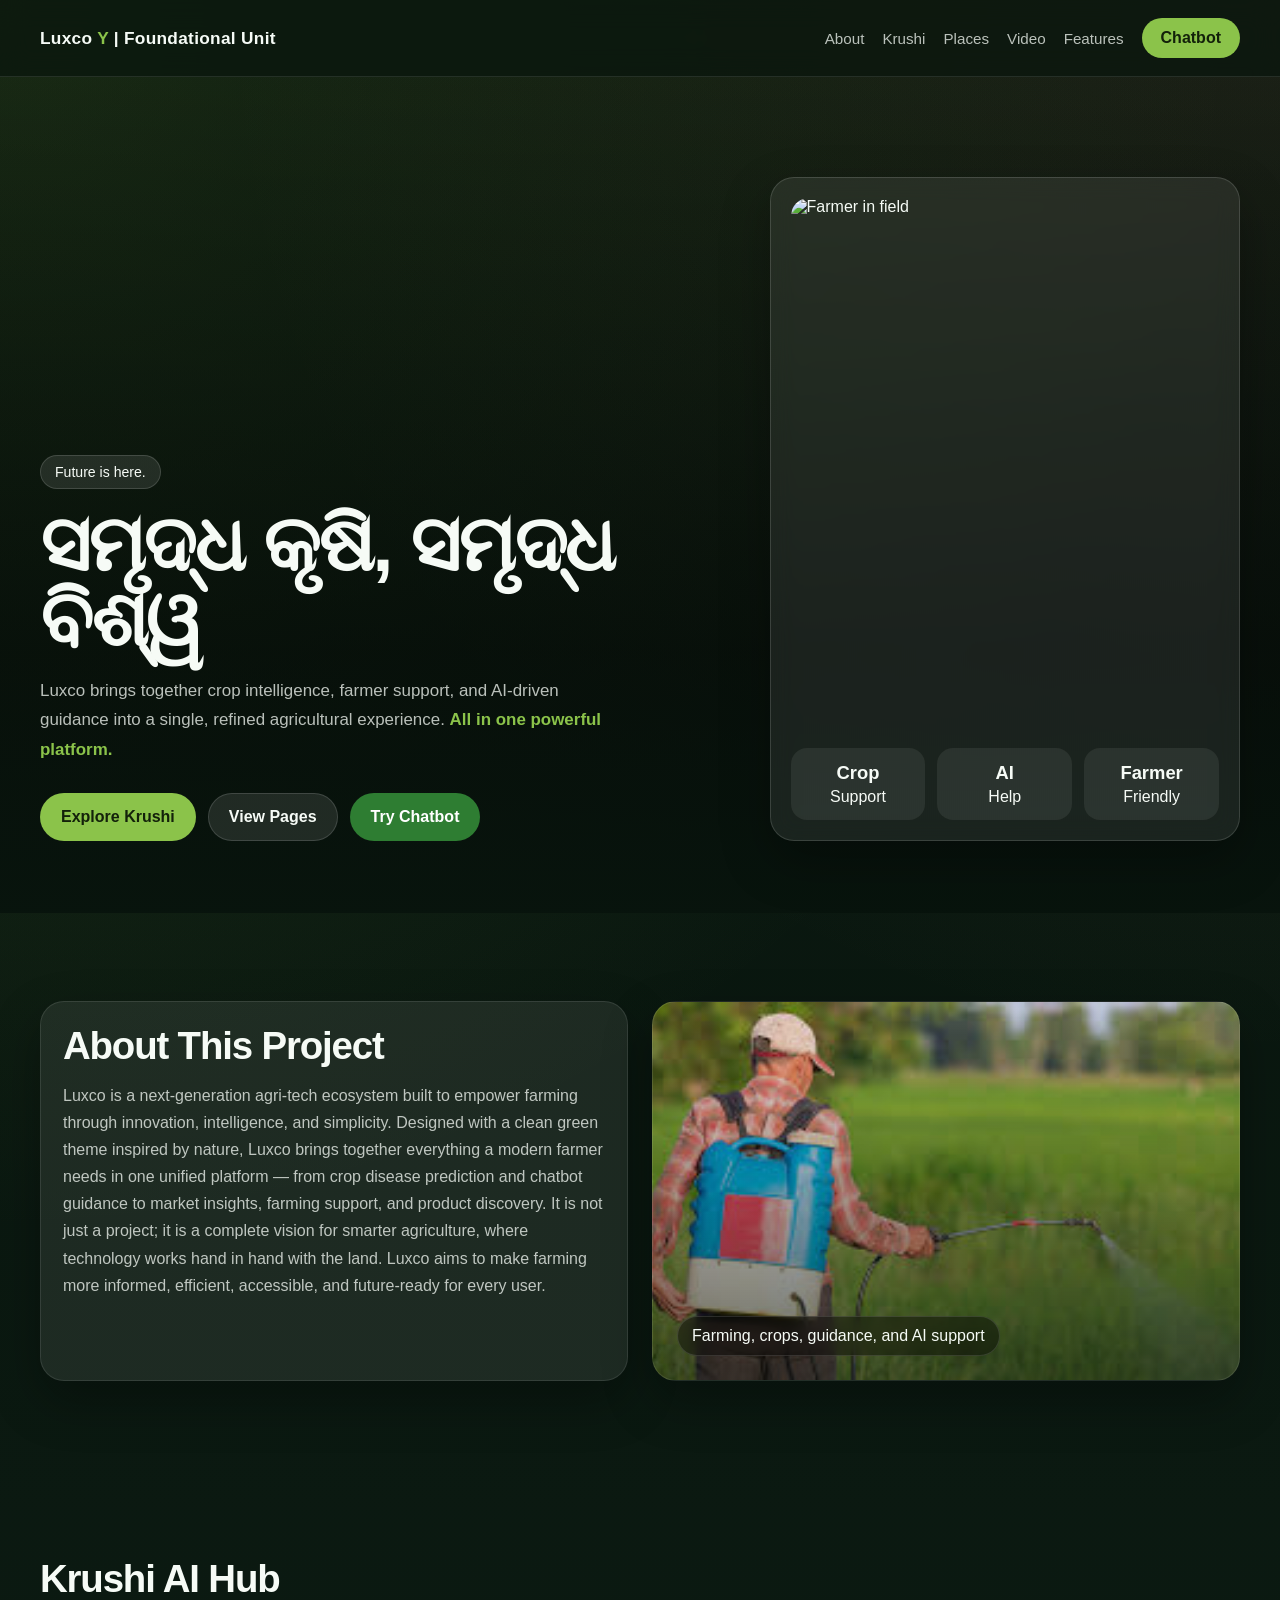
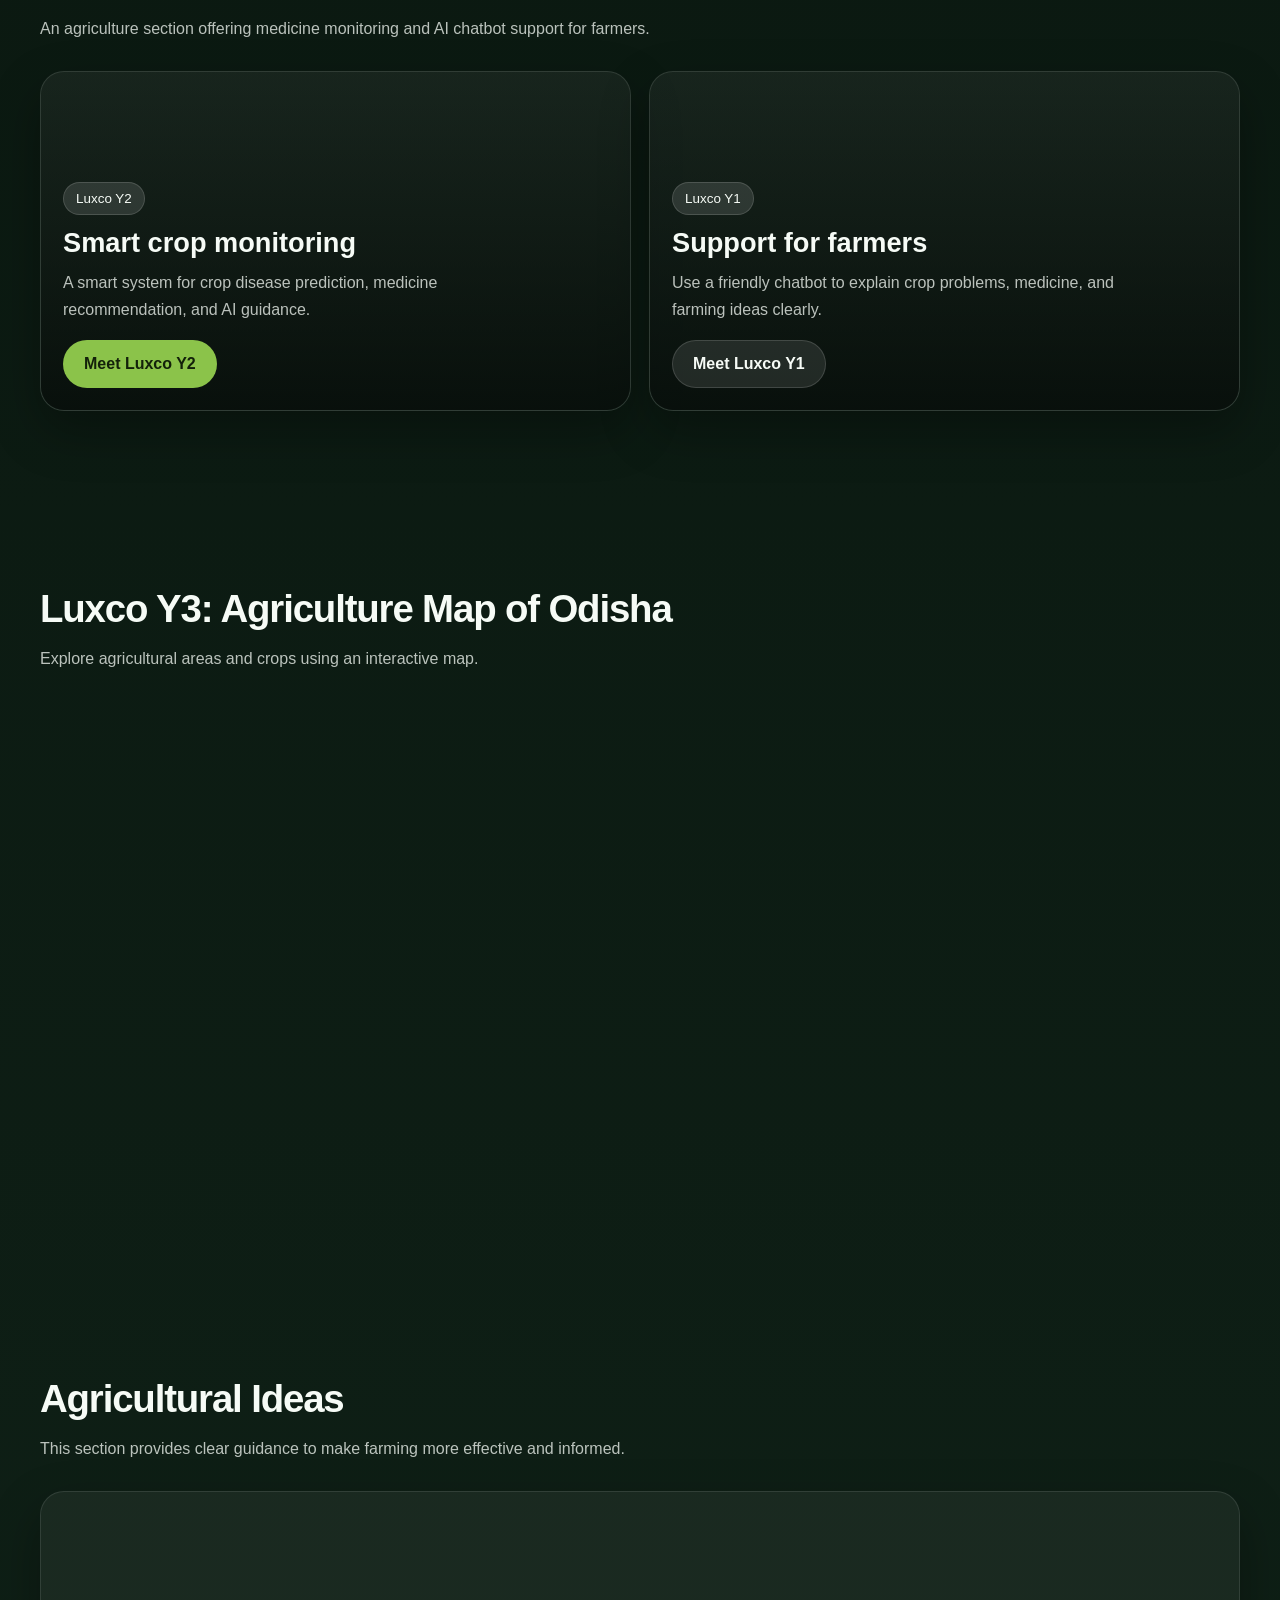
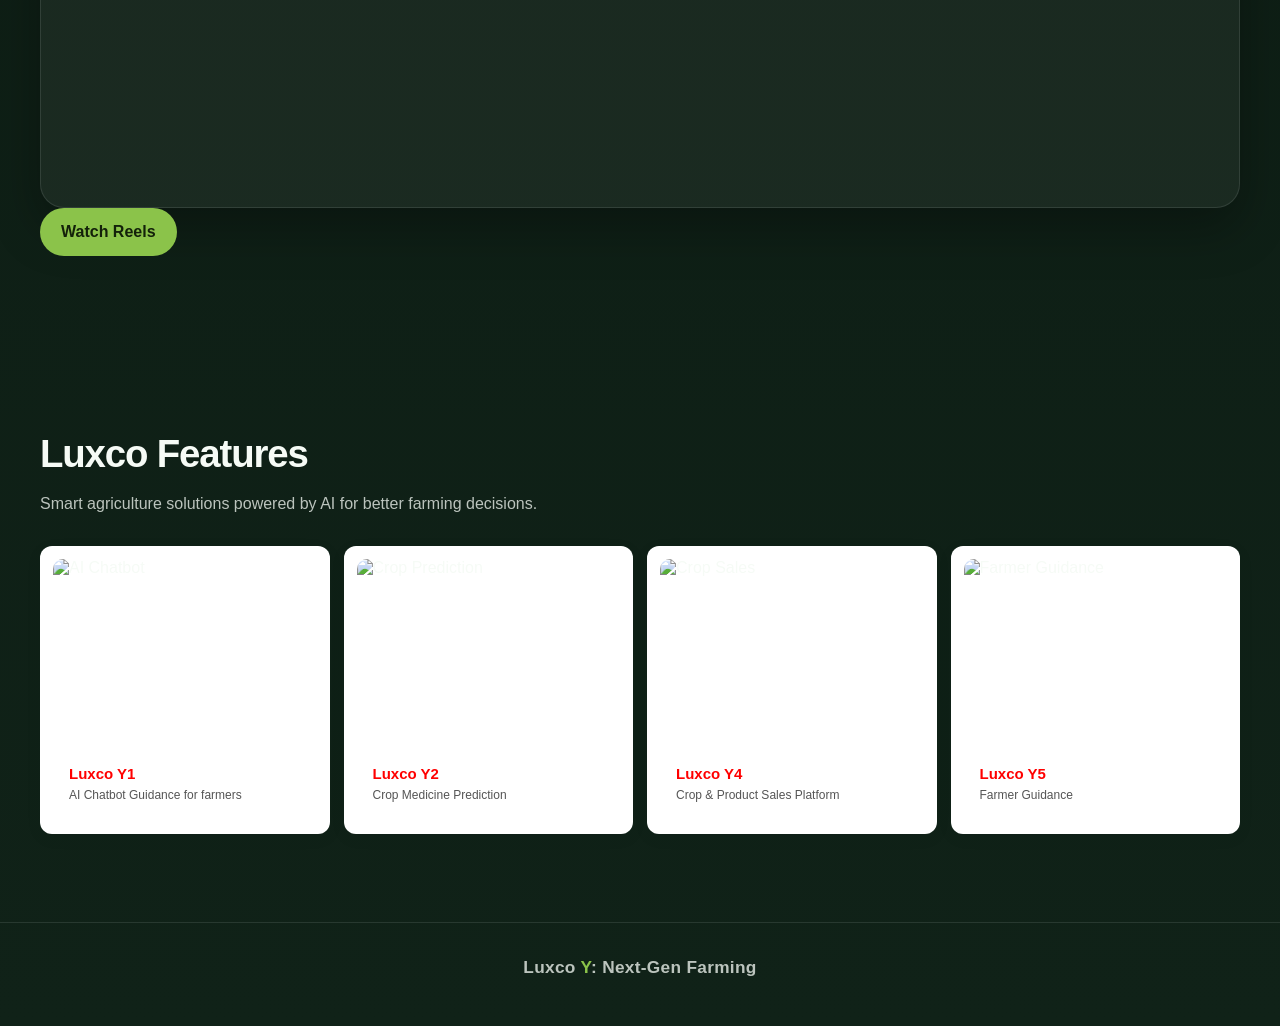
==== commit 97731745: "Added All Files" ====
--- a/templates/index.html
+++ b/templates/index.html
@@ -479,7 +479,7 @@
         <a href="#krushi">Krushi</a>
         <a href="#places">Places</a>
         <a href="#video">Video</a>
-        <a href="#projects">Projects</a>
+        <a href="#projects">Features</a>
         <a href="/chatbot" class="btn primary" style="font-size:1rem;padding:10px 18px;">Chatbot</a>
       </nav>
     </div>
@@ -492,9 +492,8 @@
           <div class="eyebrow">Future is here.</div>
           <h1 style="font-weight:900;letter-spacing:-0.03em;">ସମୃଦ୍ଧ କୃଷି, ସମୃଦ୍ଧ ବିଶ୍ୱ</h1>
           <p class="lead">
-            A modern website for agriculture, farmer support, and AI-powered guidance.
-            Explore crop knowledge, farming ideas, and chatbot help in one clean platform.
-            <span style="color:var(--accent);font-weight:700;">Built for a premium project look.</span>
+            Luxco brings together crop intelligence, farmer support, and AI-driven guidance into a single, refined agricultural experience.
+            <span style="color:var(--accent);font-weight:700;">All in one powerful platform.</span>
           </p>
           <div class="hero-actions">
             <a class="btn primary" href="#krushi">Explore Krushi</a>
@@ -523,9 +522,7 @@
             <div class="card-body">
               <h2 class="section-title">About This Project</h2>
               <p class="section-subtitle" style="margin-bottom:0;">
-                This page is designed for a Krushi and chatbot project. It uses a green, earthy theme
-                inspired by farming, crops, and nature. You can place your crop disease prediction page
-                and chatbot page inside this structure.
+Luxco is a next-generation agri-tech ecosystem built to empower farming through innovation, intelligence, and simplicity. Designed with a clean green theme inspired by nature, Luxco brings together everything a modern farmer needs in one unified platform — from crop disease prediction and chatbot guidance to market insights, farming support, and product discovery. It is not just a project; it is a complete vision for smarter agriculture, where technology works hand in hand with the land. Luxco aims to make farming more informed, efficient, accessible, and future-ready for every user.
               </p>
             </div>
           </div>
@@ -572,7 +569,7 @@
       </div>
     </section>
 
- <section class="section" id="agri-map">
+ <section class="section" id="places">
   <div class="container">
     <h2 class="section-title">Luxco Y3: Agriculture Map of Odisha</h2>
     <p class="section-subtitle">
@@ -670,27 +667,95 @@
   </footer>
 </body>
 <script>
-  // Create map centered on Odisha
-  var map = L.map('map').setView([20.2961, 85.8245], 7);
-
-  // Map tiles (like Google Map view)
+  var map = L.map('map').setView([20.2961, 85.8245], 4);
+
   L.tileLayer('https://{s}.tile.openstreetmap.org/{z}/{x}/{y}.png', {
     attribution: '© OpenStreetMap'
   }).addTo(map);
 
-  // Add markers (Agriculture areas)
-
-  // Cuttack (Rice)
-  L.marker([20.4625, 85.8828]).addTo(map)
-    .bindPopup("🌾 Rice Farming - Cuttack");
-
-  // Puri (Vegetables)
-  L.marker([19.8135, 85.8312]).addTo(map)
-    .bindPopup("🥦 Vegetables - Puri");
-
-  // Sambalpur (Pulses)
-  L.marker([21.4669, 83.9812]).addTo(map)
-    .bindPopup("🌱 Pulses - Sambalpur");
-
+  const locations = [
+    // -------- ODISHA --------
+    { lat: 20.4625, lng: 85.8828, text: "🌾 Rice Farming - Cuttack" },
+    { lat: 19.8135, lng: 85.8312, text: "🥦 Vegetables - Puri" },
+    { lat: 21.4669, lng: 83.9812, text: "🌱 Pulses - Sambalpur" },
+    { lat: 20.9517, lng: 85.0985, text: "🌾 Paddy - Dhenkanal" },
+    { lat: 21.5054, lng: 86.9427, text: "🥥 Coconut - Balasore" },
+    { lat: 19.3135, lng: 84.7941, text: "🍅 Vegetables - Ganjam" },
+    { lat: 20.8420, lng: 86.1025, text: "🌾 Rice - Jajpur" },
+    { lat: 21.3079, lng: 85.0985, text: "🌿 Oilseeds - Angul" },
+    { lat: 18.7783, lng: 84.4275, text: "🌿 Cashew - Koraput" },
+    { lat: 18.3558, lng: 83.8870, text: "🌾 Paddy - Rayagada" },
+    { lat: 20.1855, lng: 84.3241, text: "🌾 Rice - Nayagarh" },
+    { lat: 21.9497, lng: 86.7348, text: "🌾 Rice - Mayurbhanj" },
+    { lat: 19.8870, lng: 85.9392, text: "🐟 Fisheries - Khordha" },
+    { lat: 18.6930, lng: 84.1528, text: "🌿 Spices - Gajapati" },
+
+    // -------- INDIA --------
+    { lat: 31.1471, lng: 75.3412, text: "🌾 Wheat - Punjab" },
+    { lat: 29.0588, lng: 76.0856, text: "🌾 Wheat & Rice - Haryana" },
+    { lat: 26.8467, lng: 80.9462, text: "🍬 Sugarcane - Uttar Pradesh" },
+    { lat: 23.2599, lng: 77.4126, text: "🌾 Soybean - Madhya Pradesh" },
+    { lat: 19.7515, lng: 75.7139, text: "🍬 Sugarcane - Maharashtra" },
+    { lat: 22.2587, lng: 71.1924, text: "🧵 Cotton - Gujarat" },
+    { lat: 15.3173, lng: 75.7139, text: "🌿 Millets - Karnataka" },
+    { lat: 11.1271, lng: 78.6569, text: "🌾 Rice - Tamil Nadu" },
+    { lat: 10.8505, lng: 76.2711, text: "🌶️ Spices - Kerala" },
+    { lat: 26.2006, lng: 92.9376, text: "🍵 Tea - Assam" },
+    { lat: 22.9868, lng: 87.8550, text: "🌾 Rice - West Bengal" },
+    { lat: 31.1048, lng: 77.1734, text: "🍎 Apples - Himachal Pradesh" },
+    { lat: 27.0238, lng: 74.2179, text: "🌼 Mustard - Rajasthan" },
+    { lat: 28.7041, lng: 77.1025, text: "🌱 Urban Farming - Delhi" },
+    { lat: 17.3850, lng: 78.4867, text: "🌾 Paddy - Telangana" },
+    { lat: 14.7500, lng: 78.5500, text: "🌿 Groundnut - Andhra Pradesh" },
+    { lat: 12.9716, lng: 77.5946, text: "🥕 Vegetables - Karnataka" },
+    { lat: 13.0827, lng: 80.2707, text: "🌾 Rice - Tamil Nadu Coast" },
+    { lat: 25.3176, lng: 82.9739, text: "🌾 Rice - Varanasi Region" },
+    { lat: 24.5854, lng: 73.7125, text: "🫘 Pulses - Rajasthan" },
+    { lat: 23.3441, lng: 85.3096, text: "🥔 Potatoes - Jharkhand" },
+    { lat: 25.5941, lng: 85.1376, text: "🌾 Rice - Bihar" },
+    { lat: 23.1815, lng: 79.9864, text: "🌻 Oilseeds - Madhya Pradesh" },
+    { lat: 30.7333, lng: 76.7794, text: "🌾 Wheat - Chandigarh Region" },
+    { lat: 21.1702, lng: 72.8311, text: "🥥 Coconut - Surat Coast" },
+    { lat: 18.5204, lng: 73.8567, text: "🌿 Horticulture - Pune" },
+    { lat: 22.5726, lng: 88.3639, text: "🌾 Rice - Kolkata Region" },
+    { lat: 26.9124, lng: 75.7873, text: "🌽 Maize - Jaipur Region" },
+
+    // -------- NORTH-EAST INDIA --------
+    { lat: 26.1445, lng: 91.7362, text: "🍵 Tea - Guwahati" },
+    { lat: 25.5788, lng: 91.8933, text: "🌾 Rice - Meghalaya" },
+    { lat: 27.0844, lng: 93.6053, text: "🌾 Rice - Arunachal Pradesh" },
+    { lat: 24.8170, lng: 92.7809, text: "🌿 Horticulture - Manipur" },
+    { lat: 23.1645, lng: 91.2868, text: "🌾 Rice - Tripura" },
+    { lat: 25.4670, lng: 94.0976, text: "🍃 Ginger - Nagaland" },
+    { lat: 23.7337, lng: 92.7176, text: "🌾 Rice - Mizoram" },
+    { lat: 25.2000, lng: 92.9376, text: "🌿 Tea - Assam Hills" },
+
+    // -------- INTERNATIONAL --------
+    { lat: 41.8780, lng: -93.0977, text: "🌽 Corn Belt - USA" },
+    { lat: 39.0119, lng: -98.4842, text: "🌾 Wheat - USA" },
+    { lat: -14.2350, lng: -51.9253, text: "🌱 Soybean - Brazil" },
+    { lat: 35.8617, lng: 104.1954, text: "🌾 Rice - China" },
+    { lat: -25.2744, lng: 133.7751, text: "🌾 Wheat - Australia" },
+    { lat: 52.1326, lng: 5.2913, text: "🥛 Dairy Farming - Netherlands" },
+    { lat: -0.0236, lng: 37.9062, text: "🍵 Tea - Kenya" },
+    { lat: 14.0583, lng: 108.2772, text: "🌾 Rice - Vietnam" },
+    { lat: -38.4161, lng: -63.6167, text: "🥩 Beef & Soy - Argentina" },
+    { lat: 55.3781, lng: -3.4360, text: "🐄 Dairy - United Kingdom" },
+    { lat: 48.8566, lng: 2.3522, text: "🌾 Farming Tech - France" },
+    { lat: 51.1657, lng: 10.4515, text: "🌾 Mixed Farming - Germany" },
+    { lat: 40.4637, lng: -3.7492, text: "🍊 Citrus - Spain" },
+    { lat: 38.7223, lng: -9.1393, text: "🌿 Olive Farming - Portugal" },
+    { lat: 61.5240, lng: 105.3188, text: "🌾 Grain Farming - Russia" },
+    { lat: 23.4241, lng: 53.8478, text: "🌴 Date Farming - UAE" },
+    { lat: 30.3753, lng: 69.3451, text: "🌾 Wheat - Pakistan" },
+    { lat: 35.9078, lng: 127.7669, text: "🌾 Agriculture - South Korea" },
+    { lat: 36.2048, lng: 138.2529, text: "🌿 Advanced Farming - Japan" },
+    { lat: 1.3521, lng: 103.8198, text: "🌱 Urban Agriculture - Singapore" },
+    { lat: 20.5937, lng: 78.9629, text: "🌍 India Center Marker" }
+  ];
+
+  locations.forEach(loc => {
+    L.marker([loc.lat, loc.lng]).addTo(map).bindPopup(loc.text);
+  });
 </script>
 </html>
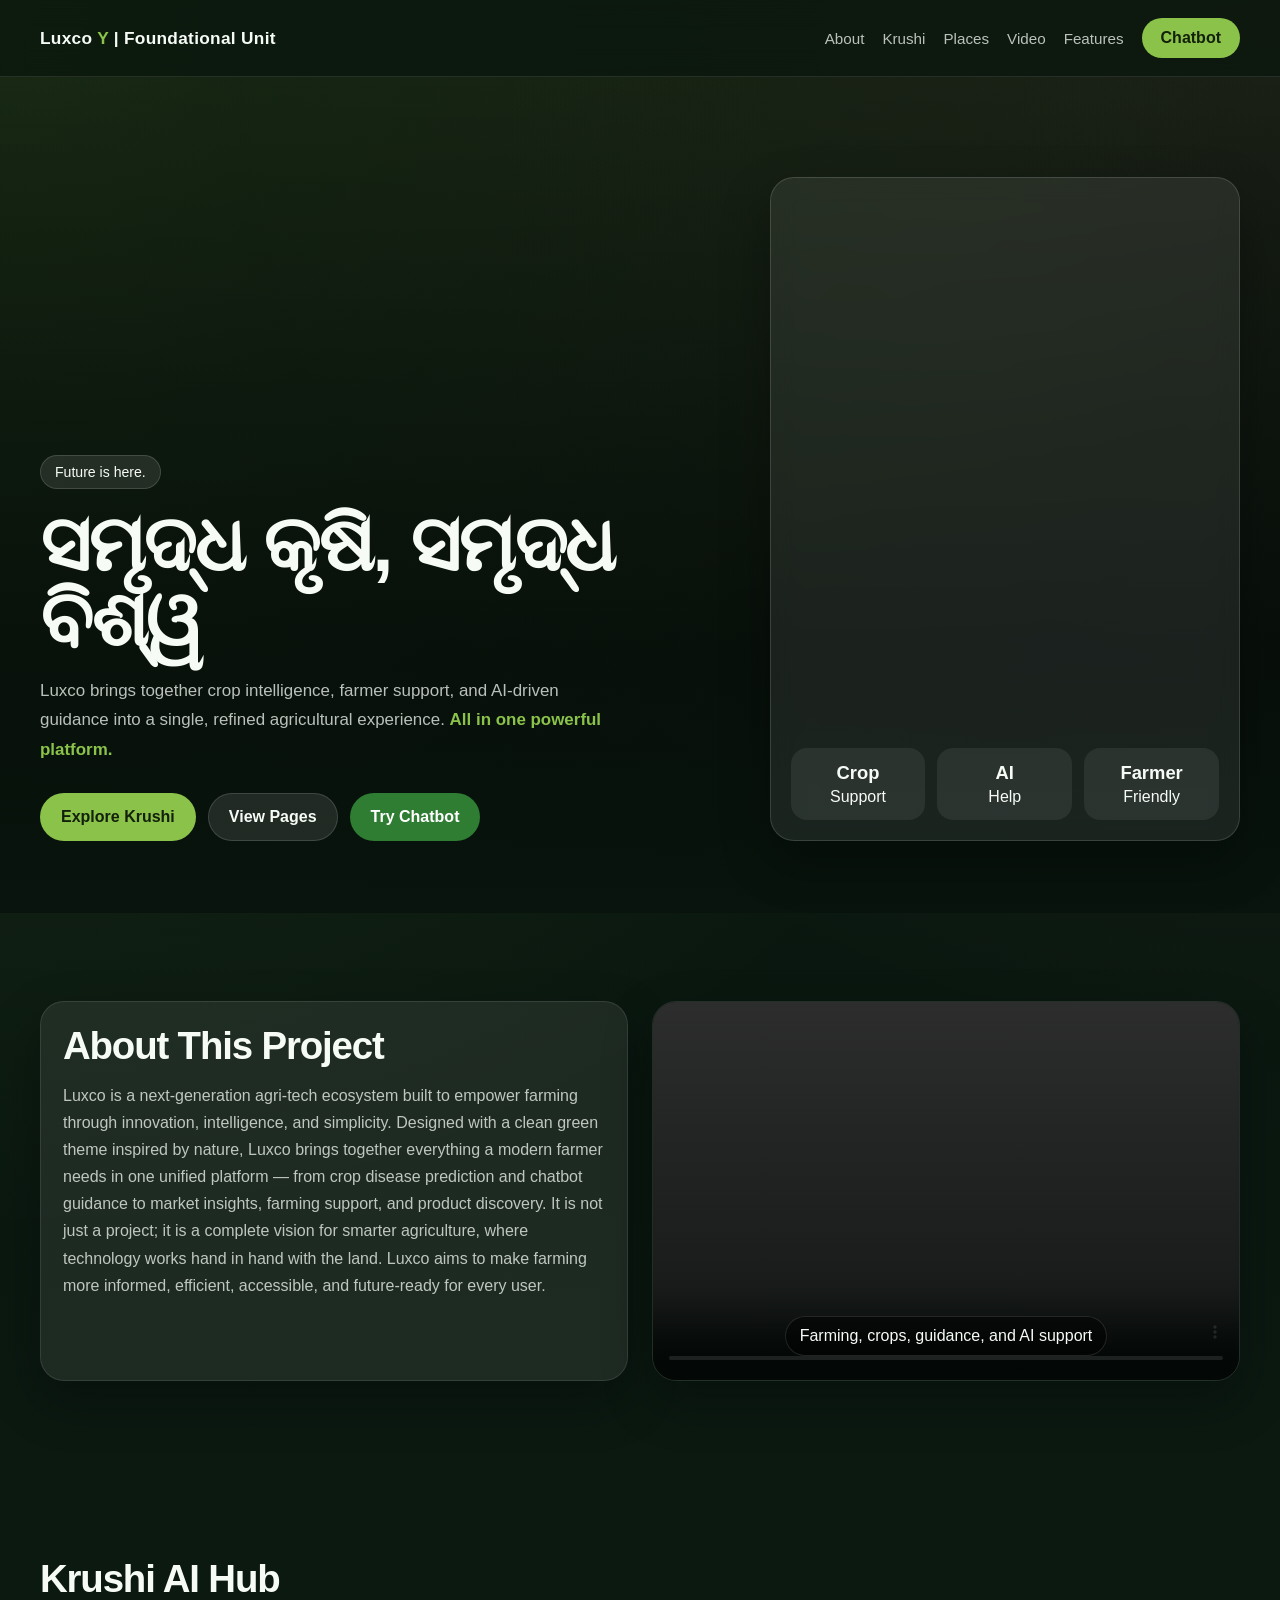
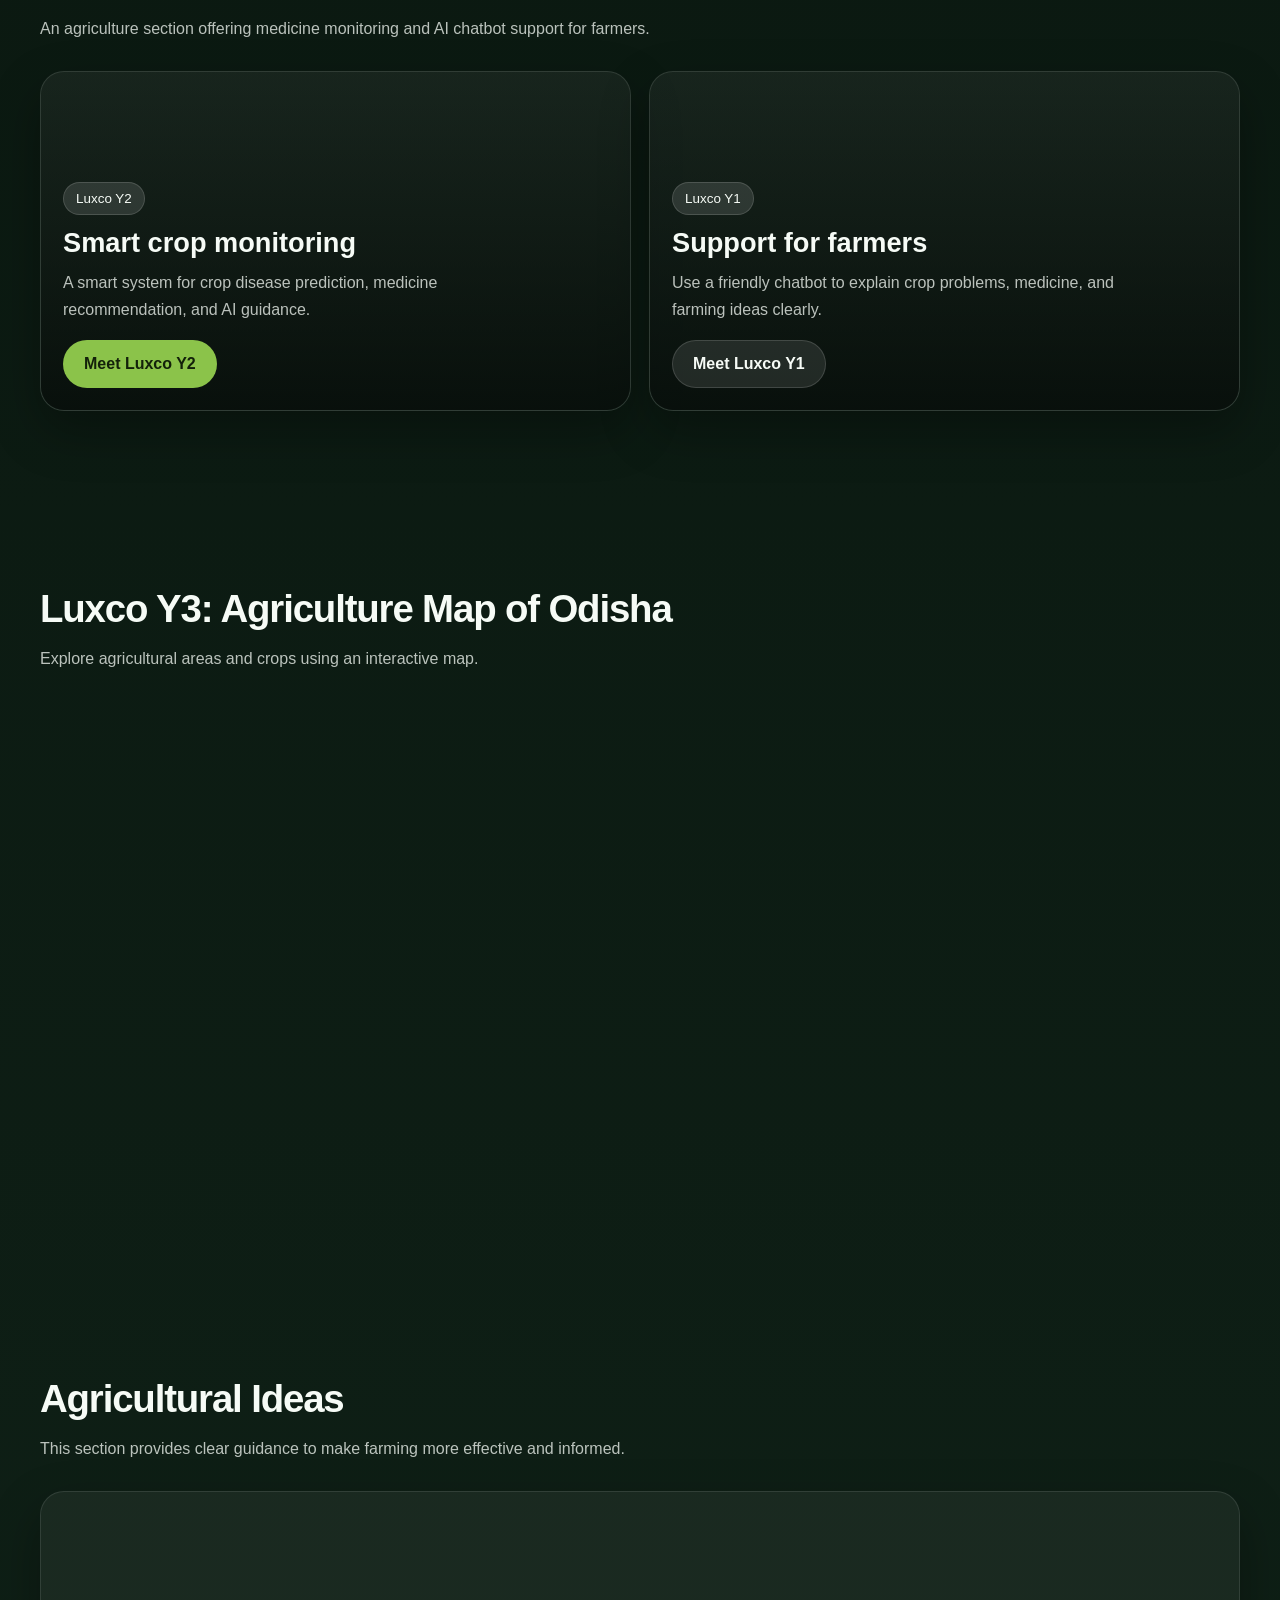
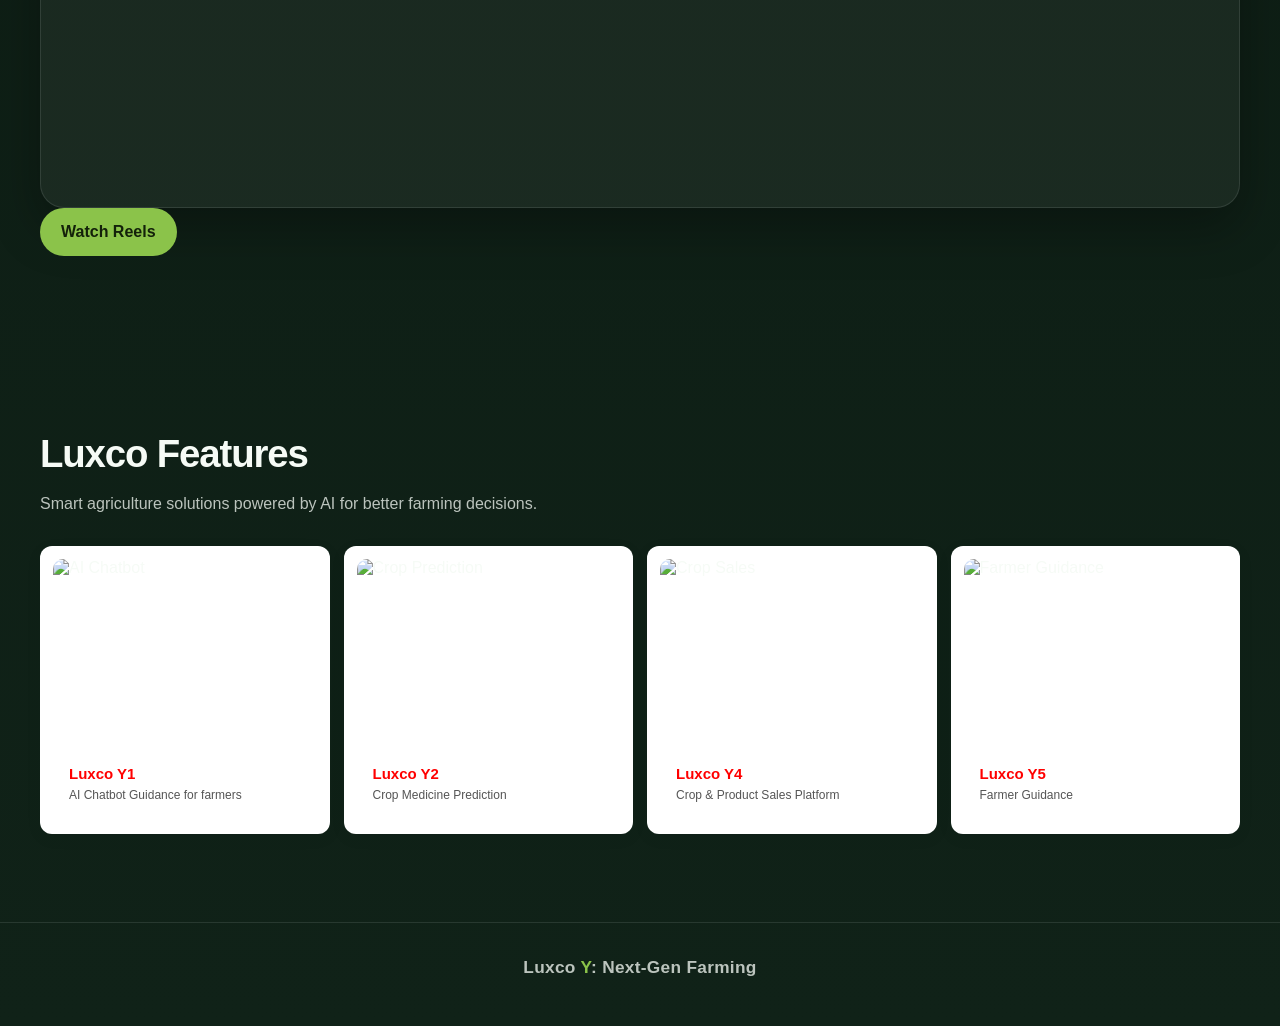
==== commit 97e6ec3a: "Added All Files" ====
--- a/templates/index.html
+++ b/templates/index.html
@@ -170,11 +170,17 @@
       backdrop-filter: blur(12px);
     }
 
-    .hero-card img {
+    .hero-card img,
+    .hero-card .hero-video {
       border-radius: 18px;
       aspect-ratio: 4 / 5;
-      object-fit: cover;
       margin-bottom: 14px;
+    }
+
+    .hero-card .hero-video {
+      width: 100%;
+      border: 0;
+      display: block;
     }
 
     .stats {
@@ -231,18 +237,38 @@
 
     .wide-image {
       min-height: 380px;
-      background:
-        linear-gradient(180deg, rgba(4,10,7,0.05), rgba(4,10,7,0.60)),
-        url('[data-uri]') center/cover no-repeat;
       border-radius: var(--radius);
       border: 1px solid var(--line);
       box-shadow: var(--shadow);
       display: flex;
       align-items: end;
+      justify-content: center;
       padding: 24px;
+      position: relative;
+      overflow: hidden;
+    }
+
+    .wide-image::before {
+      content: "";
+      position: absolute;
+      inset: 0;
+      background: linear-gradient(180deg, rgba(4,10,7,0.15), rgba(4,10,7,0.70));
+      z-index: 1;
+      pointer-events: none;
+    }
+
+    .wide-image .wide-video {
+      position: absolute;
+      inset: 0;
+      width: 100%;
+      height: 100%;
+      border: 0;
+      object-fit: cover;
     }
 
     .wide-image span {
+      position: relative;
+      z-index: 2;
       display: inline-block;
       background: rgba(0,0,0,0.42);
       padding: 10px 14px;
@@ -503,7 +529,14 @@
         </div>
 
         <aside class="hero-card">
-          <img src="https://images.unsplash.com/photo-1574943320219-553eb213f72d?w=600&auto=format&fit=crop&q=60&ixlib=rb-4.1.0&ixid=M3wxMjA3fDB8MHxzZWFyY2h8MjB8fGluZGlhbiUyMGZhcm1lcnxlbnwwfHwwfHx8MA%3D%3D" alt="Farmer in field" />
+          <iframe
+            class="hero-video"
+            src="https://www.youtube.com/embed/P7KwbTqrSQY?autoplay=1&mute=1&loop=1&playlist=P7KwbTqrSQY"
+            title="Hero agriculture video"
+            allow="accelerometer; autoplay; clipboard-write; encrypted-media; gyroscope; picture-in-picture; web-share"
+            referrerpolicy="strict-origin-when-cross-origin"
+            allowfullscreen>
+          </iframe>
           <div class="stats">
             <div class="stat"><strong>Crop</strong><span>Support</span></div>
             <div class="stat"><strong>AI</strong><span>Help</span></div>
@@ -528,6 +561,9 @@
           </div>
 
           <div class="wide-image">
+            <video class="wide-video" autoplay muted loop playsinline controls>
+              <source src="/static/video_pr.mp4" type="video/mp4" />
+            </video>
             <span>Farming, crops, guidance, and AI support</span>
           </div>
         </div>
